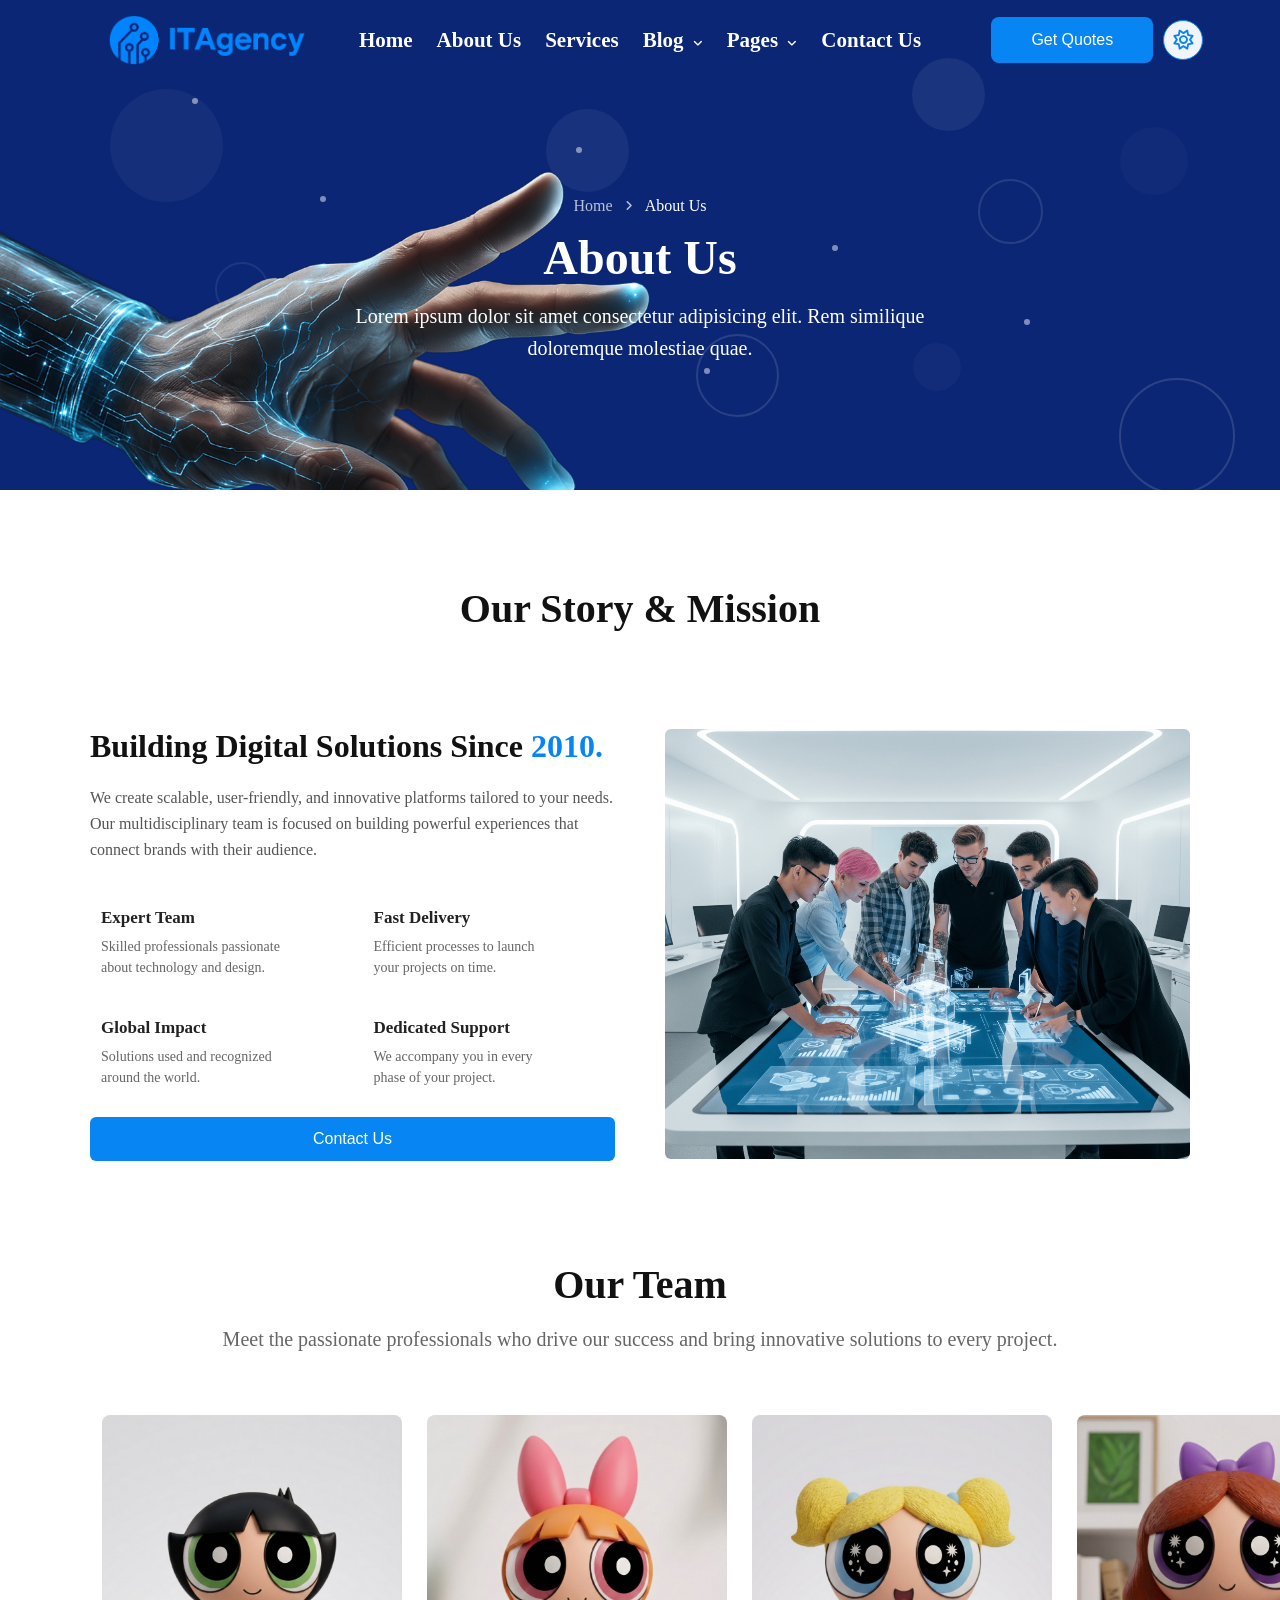
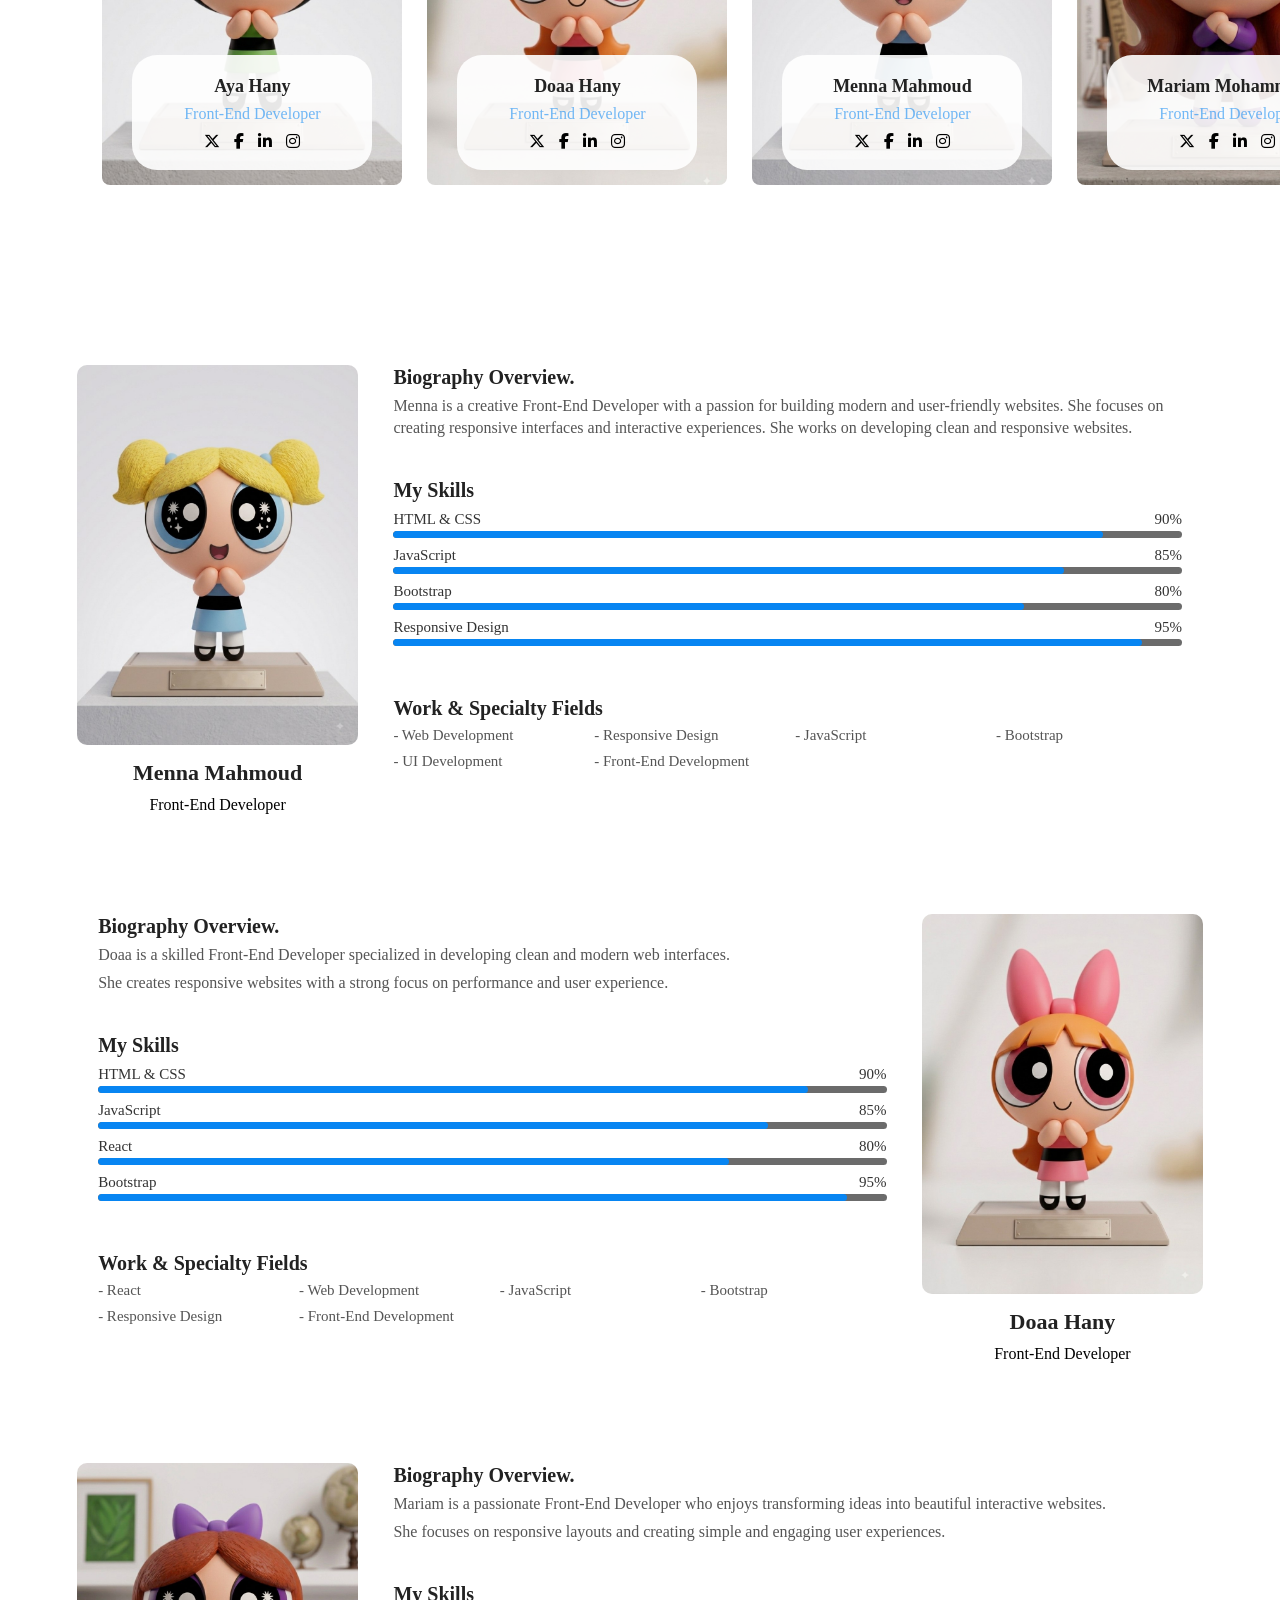
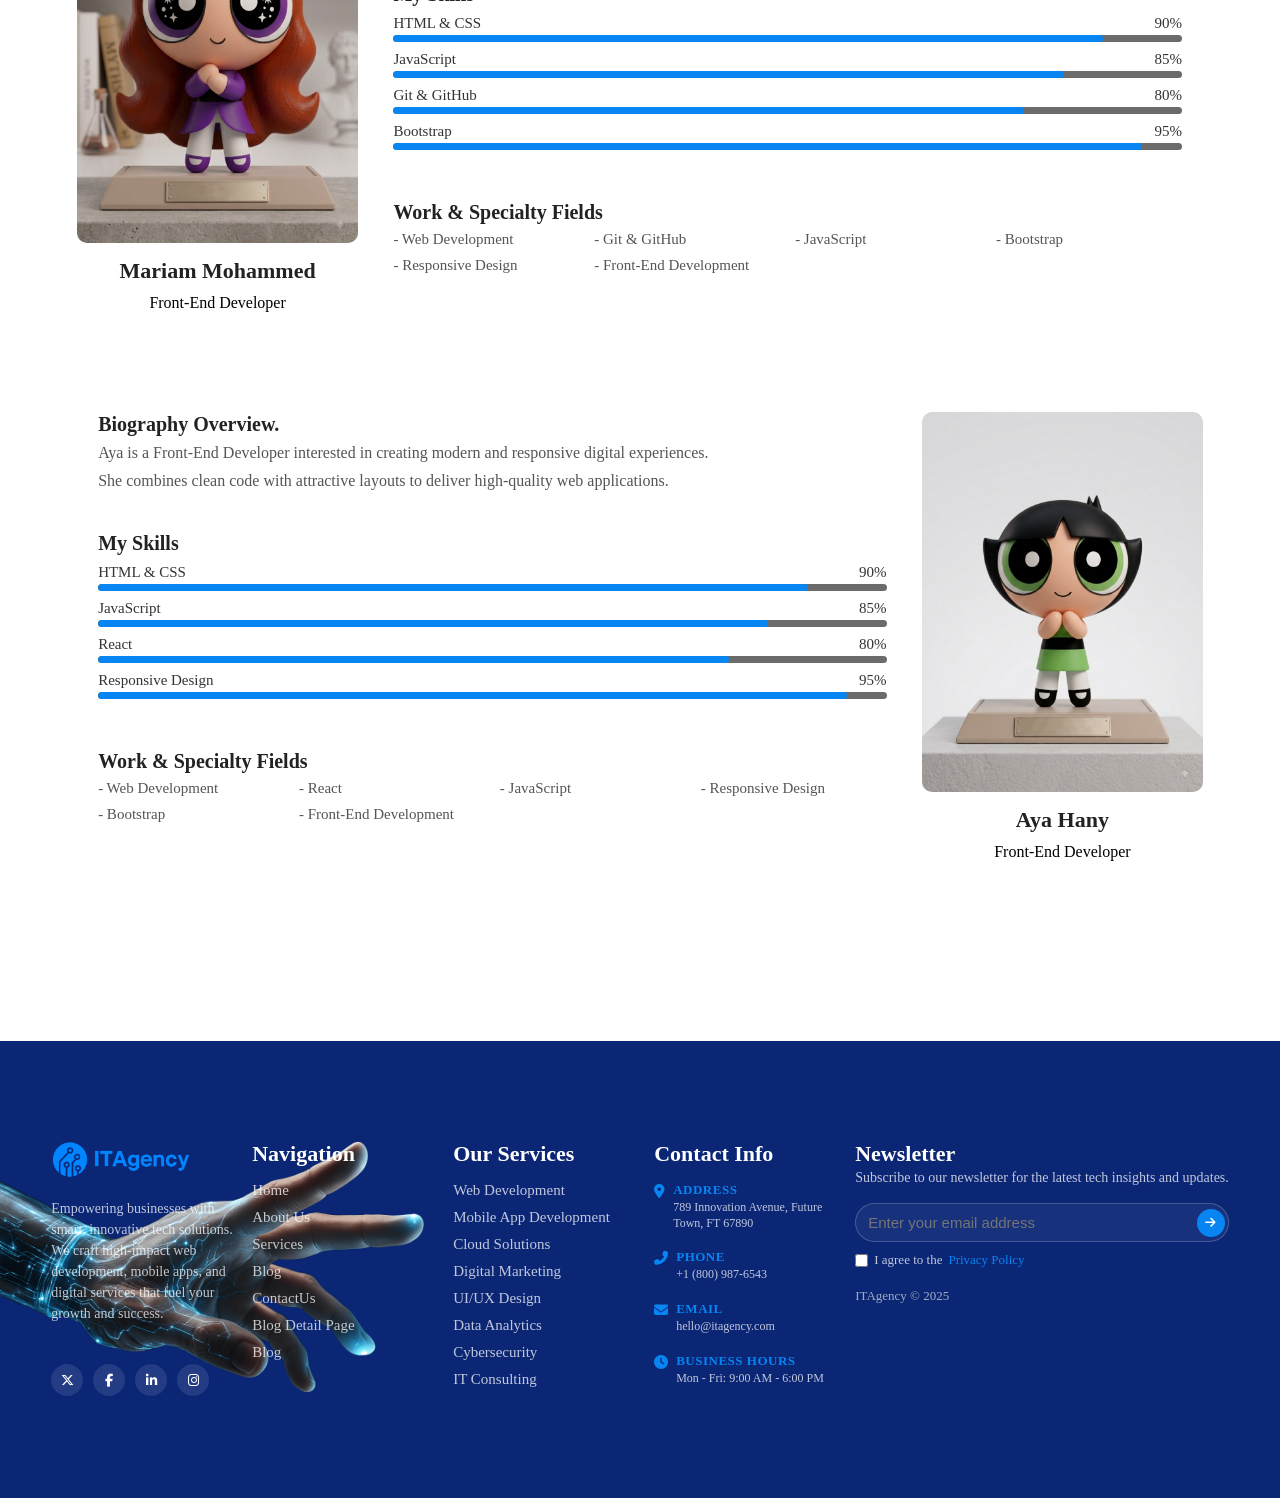
==== About/about.html @ 49d01e78 "Initial commit" ====
<!DOCTYPE html>
<html lang="en">

<head>
    <meta charset="UTF-8">
    <meta name="viewport" content="width=device-width, initial-scale=1.0">
    <title>About Us</title>
    <link rel="stylesheet" href="assets/css/style.css">
    <link rel="stylesheet" href="https://cdnjs.cloudflare.com/ajax/libs/font-awesome/6.5.2/css/all.min.css">
</head>

<body>
    <div class="page1">
        <div class="nav">
            <img src="assets/img/logo-transparent-01.png" alt="ITAgency">
            <input type="checkbox" id="menu-toggle">
            <label for="menu-toggle" class="menu-btn">
                <i class="fa-solid fa-bars"></i>
            </label>
            <nav>
                <ul>
                    <li><a href="../index.html" class="nav-link">Home</a></li>
                    <li><a href="../About/about.html" class="nav-link">About Us</a></li>
                    <li><a href="../services/servers.html" class="nav-link">Services</a></li>
                    <li class="dropdown">
                        <input type="checkbox" id="blog-toggle">
                        <label for="blog-toggle">
                            
                            <a href="../Blog/Blog Column 1/BlogColumn1.html">Blog</a>  <i class="fa fa-angle-down"></i>
                        </label>
                        <ul>
                            <li><a href="../Blog/Blog Column 1/BlogColumn1.html" class="dropdown-item">Blog column 1</a></li>
                            <li><a href="../Blog/Blog Column 2/BlogColumn2.html" class="dropdown-item">Blog column 2</a></li>
                            <li><a href="../Blog/Blog Column 3/BlogColumn3.html" class="dropdown-item">Blog column 3</a></li>
                            <li><a href="../Blog/Blog Detail Page/BlogDetilPage.html" class="dropdown-item">Blog detail page</a></li>
                        </ul>
                    </li>
                    <li class="dropdown">
                        <input type="checkbox" id="pages-toggle">
                        <label for="pages-toggle">
                           <a href="../Pages/padge.html">Pages</a>  <i class="fa fa-angle-down"></i>
                        </label>
                        <ul>
                            <li><a href="../Pages/padge.html" class="dropdown-item">Terms & conditions</a></li>
                        </ul>
                    </li>
                    <li><a href="../contact/contact.html" class="nav-link">Contact Us</a></li>
                </ul>
            </nav>
            <button class="quote-btn">Get Quotes</button>
            <button class="theme-btn" id="themebtn">
                <i class="fa-regular fa-sun"></i>

            </button>
        </div>
        <div class="header">
            <div class="dots">
                <span></span>
                <span></span>
                <span></span>
                <span></span>
                <span></span>
                <span></span>
            </div>
            <div class="hand">
                <img src="assets/img/hand-ia-bgremove.png" alt="hand">
            </div>
            <div class="content">
                <div class="breadcrumb">
                    <span class="h">Home</span>
                    <i class="fa-solid fa-angle-right"></i>
                    <span>About Us</span>
                </div>
                <h1>About Us</h1>
                <p>
                    Lorem ipsum dolor sit amet consectetur adipisicing elit.
                    Rem similique doloremque molestiae quae.
                </p>
            </div>
        </div>
    </div>

    <h2>Our Story & Mission</h2>
    <div class="page2">
        <div class="story-content">
            <div class="story-text">
                <h3>
                    Building Digital Solutions
                    Since <span>2010.</span>
                </h3>
                <p>
                    We create scalable, user-friendly, and innovative
                    platforms tailored to your needs. Our multidisciplinary
                    team is focused on building powerful experiences that
                    connect brands with their audience.
                </p>
                <div class="features">
                    <div>
                        <h4>Expert Team</h4>
                        <p>
                            Skilled professionals passionate about
                            technology and design.
                        </p>
                    </div>
                    <div>
                        <h4>Fast Delivery</h4>
                        <p>
                            Efficient processes to launch your
                            projects on time.
                        </p>
                    </div>
                    <div>
                        <h4>Global Impact</h4>
                        <p>
                            Solutions used and recognized around
                            the world.
                        </p>
                    </div>
                    <div>
                        <h4>Dedicated Support</h4>
                        <p>
                            We accompany you in every phase of
                            your project.
                        </p>
                    </div>
                </div>
                <button class="contact-btn">
                    Contact Us
                </button>
            </div>
            <div class="story-image">
                <img src="assets/img/about-us.png" alt="Our Story">
            </div>
        </div>
    </div>
    <div class="page3">
        <div class="team">
            <div class="team-title">
                <h1>Our Team</h1>
                <p>Meet the passionate professionals who drive our success and bring innovative solutions to every
                    project.
                </p>
            </div>
            <div class="team-cards">
                <div class="team-card">
                    <img src="assets/img/aya.jpg" alt="aya">
                    <div class="team-info">
                        <h2>Aya Hany</h2>
                        <p>Front-End Developer</p>
                        <div class="social">
                            <i class="fa-brands fa-x-twitter"></i>
                            <i class="fa-brands fa-facebook-f"></i>
                            <i class="fa-brands fa-linkedin-in"></i>
                            <i class="fa-brands fa-instagram"></i>
                        </div>
                    </div>
                </div>
                <div class="team-card">
                    <img src="assets/img/doaa.jpg" alt="doaa">
                    <div class="team-info">
                        <h2>Doaa Hany</h2>
                        <p>Front-End Developer</p>
                        <div class="social">
                            <i class="fa-brands fa-x-twitter"></i>
                            <i class="fa-brands fa-facebook-f"></i>
                            <i class="fa-brands fa-linkedin-in"></i>
                            <i class="fa-brands fa-instagram"></i>
                        </div>
                    </div>
                </div>
                <div class="team-card">
                    <img src="assets/img/menna.jpg" alt="menna">
                    <div class="team-info">
                        <h2>Menna Mahmoud</h2>
                        <p>Front-End Developer</p>
                        <div class="social">
                            <i class="fa-brands fa-x-twitter"></i>
                            <i class="fa-brands fa-facebook-f"></i>
                            <i class="fa-brands fa-linkedin-in"></i>
                            <i class="fa-brands fa-instagram"></i>
                        </div>
                    </div>
                </div>
                <div class="team-card">
                    <img src="assets/img/mariam.jpg" alt="mariam">
                    <div class="team-info">
                        <h2>Mariam Mohammed</h2>
                        <p>Front-End Developer</p>
                        <div class="social">
                            <i class="fa-brands fa-x-twitter"></i>
                            <i class="fa-brands fa-facebook-f"></i>
                            <i class="fa-brands fa-linkedin-in"></i>
                            <i class="fa-brands fa-instagram"></i>
                        </div>
                    </div>
                </div>
            </div>
        </div>
    </div>

    <div class="page4">
        <div class="member">
            <div class="member-image">
                <img src="assets/img/menna.jpg" alt="menna">
                <h2>Menna Mahmoud</h2>
                <p>Front-End Developer</p>
            </div>
            <div class="member-info">
                <h2>Biography Overview.</h2>
                <p>
                    Menna is a creative Front-End Developer with a passion
                    for building modern and user-friendly websites.
                    She focuses on creating responsive interfaces and
                    interactive experiences. She works on developing clean and responsive websites.
                </p>

                <h2>My Skills</h2>
                <div class="skill">
                    <div class="skill-name">
                        <span>HTML & CSS</span>
                        <span>90%</span>
                    </div>

                    <div class="skill-bar">
                        <span style="width: 90%;"></span>
                    </div>
                </div>

                <div class="skill">
                    <div class="skill-name">
                        <span>JavaScript</span>
                        <span>85%</span>
                    </div>

                    <div class="skill-bar">
                        <span style="width: 85%;"></span>
                    </div>
                </div>

                <div class="skill">
                    <div class="skill-name">
                        <span>Bootstrap</span>
                        <span>80%</span>
                    </div>

                    <div class="skill-bar">
                        <span style="width: 80%;"></span>
                    </div>
                </div>

                <div class="skill">
                    <div class="skill-name">
                        <span>Responsive Design</span>
                        <span>95%</span>
                    </div>

                    <div class="skill-bar">
                        <span style="width: 95%;"></span>
                    </div>
                </div>

                <h2>Work & Specialty Fields</h2>
                <div class="specialties">
                    <span>- Web Development</span>
                    <span>- Responsive Design</span>
                    <span>- JavaScript</span>
                    <span>- Bootstrap</span>
                    <span>- UI Development</span>
                    <span>- Front-End Development</span>
                </div>
            </div>
        </div>

        <div class="member reverse">
            <div class="member-image">
                <img src="assets/img/doaa.jpg" alt="doaa">
                <h2>Doaa Hany</h2>
                <p>Front-End Developer</p>
            </div>

            <div class="member-info">
                <h2>Biography Overview.</h2>
                <p>
                    Doaa is a skilled Front-End Developer specialized in
                    developing clean and modern web interfaces.
                </p>
                <p>
                    She creates responsive websites with a strong focus on
                    performance and user experience.
                </p>

                <h2>My Skills</h2>
                <div class="skill">
                    <div class="skill-name">
                        <span>HTML & CSS</span>
                        <span>90%</span>
                    </div>

                    <div class="skill-bar">
                        <span style="width: 90%;"></span>
                    </div>
                </div>

                <div class="skill">
                    <div class="skill-name">
                        <span>JavaScript</span>
                        <span>85%</span>
                    </div>

                    <div class="skill-bar">
                        <span style="width: 85%;"></span>
                    </div>
                </div>

                <div class="skill">
                    <div class="skill-name">
                        <span>React</span>
                        <span>80%</span>
                    </div>

                    <div class="skill-bar">
                        <span style="width: 80%;"></span>
                    </div>
                </div>
                <div class="skill">
                    <div class="skill-name">
                        <span>Bootstrap</span>
                        <span>95%</span>
                    </div>

                    <div class="skill-bar">
                        <span style="width: 95%;"></span>
                    </div>
                </div>

                <h2>Work & Specialty Fields</h2>
                <div class="specialties">
                    <span>- React</span>
                    <span>- Web Development</span>
                    <span>- JavaScript</span>
                    <span>- Bootstrap</span>
                    <span>- Responsive Design</span>
                    <span>- Front-End Development</span>
                </div>
            </div>
        </div>

        <div class="member">
            <div class="member-image">
                <img src="assets/img/mariam.jpg" alt="mariam">
                <h2>Mariam Mohammed</h2>
                <p>Front-End Developer</p>
            </div>

            <div class="member-info">
                <h2>Biography Overview.</h2>
                <p>
                    Mariam is a passionate Front-End Developer who enjoys
                    transforming ideas into beautiful interactive websites.
                </p>
                <p>
                    She focuses on responsive layouts and creating simple
                    and engaging user experiences.
                </p>

                <h2>My Skills</h2>
                <div class="skill">
                    <div class="skill-name">
                        <span>HTML & CSS</span>
                        <span>90%</span>
                    </div>

                    <div class="skill-bar">
                        <span style="width: 90%;"></span>
                    </div>
                </div>

                <div class="skill">
                    <div class="skill-name">
                        <span>JavaScript</span>
                        <span>85%</span>
                    </div>

                    <div class="skill-bar">
                        <span style="width: 85%;"></span>
                    </div>
                </div>

                <div class="skill">
                    <div class="skill-name">
                        <span>Git & GitHub</span>
                        <span>80%</span>
                    </div>

                    <div class="skill-bar">
                        <span style="width: 80%;"></span>
                    </div>
                </div>

                <div class="skill">
                    <div class="skill-name">
                        <span>Bootstrap</span>
                        <span>95%</span>
                    </div>

                    <div class="skill-bar">
                        <span style="width: 95%;"></span>
                    </div>
                </div>

                <h2>Work & Specialty Fields</h2>
                <div class="specialties">
                    <span>- Web Development</span>
                    <span>- Git & GitHub</span>
                    <span>- JavaScript</span>
                    <span>- Bootstrap</span>
                    <span>- Responsive Design</span>
                    <span>- Front-End Development</span>
                </div>
            </div>
        </div>
        <div class="member reverse">
            <div class="member-image">
                <img src="assets/img/aya.jpg" alt="aya">
                <h2>Aya Hany</h2>
                <p>Front-End Developer</p>
            </div>

            <div class="member-info">
                <h2>Biography Overview.</h2>
                <p>
                    Aya is a Front-End Developer interested in creating
                    modern and responsive digital experiences.
                </p>
                <p>
                    She combines clean code with attractive layouts to
                    deliver high-quality web applications.
                </p>

                <h2>My Skills</h2>
                <div class="skill">
                    <div class="skill-name">
                        <span>HTML & CSS</span>
                        <span>90%</span>
                    </div>

                    <div class="skill-bar">
                        <span style="width: 90%;"></span>
                    </div>
                </div>
                <div class="skill">
                    <div class="skill-name">
                        <span>JavaScript</span>
                        <span>85%</span>
                    </div>

                    <div class="skill-bar">
                        <span style="width: 85%;"></span>
                    </div>
                </div>

                <div class="skill">
                    <div class="skill-name">
                        <span>React</span>
                        <span>80%</span>
                    </div>

                    <div class="skill-bar">
                        <span style="width: 80%;"></span>
                    </div>
                </div>

                <div class="skill">
                    <div class="skill-name">
                        <span>Responsive Design</span>
                        <span>95%</span>
                    </div>

                    <div class="skill-bar">
                        <span style="width: 95%;"></span>
                    </div>
                </div>

                <h2>Work & Specialty Fields</h2>

                <div class="specialties">
                    <span>- Web Development</span>
                    <span>- React</span>
                    <span>- JavaScript</span>
                    <span>- Responsive Design</span>
                    <span>- Bootstrap</span>
                    <span>- Front-End Development</span>
                </div>
            </div>
        </div>
    </div>

    <div class="page5">
        <img src="assets/img/hand-ia-bgremove.png" alt="hand" class="hand-img2">
        <div class="member">
            <div class="footer-logo">
                <img src="assets/img/logo-transparent-01.png" alt="ITAgency Logo">
            </div>
            <p class="description">
                Empowering businesses with smart, innovative tech solutions. We craft high-impact web development,
                mobile apps, and digital services that fuel your growth and success.
            </p>
            <div class="social-icons">
                <a href="#"><i class="fa-brands fa-x-twitter"></i></a>
                <a href="#"><i class="fa-brands fa-facebook-f"></i></a>
                <a href="#"><i class="fa-brands fa-linkedin-in"></i></a>
                <a href="#"><i class="fa-brands fa-instagram"></i></a>
            </div>
        </div>
        <div class="member reverse">
            <h3>Navigation</h3>
             <ul>

                    <li>
                        <a href="../index.html">
                            Home
                        </a>
                    </li>

                    <li>
                        <a href="../About/about.html">
                            About Us
                        </a>
                    </li>

                    <li>
                        <a href="../services/servers.html">
                            Services
                        </a>
                    </li>

                    <li>
                        <a href="../Blog/Blog Column 1/BlogColumn1.html">
                            Blog
                        </a>
                    </li>

                    <li>
                        <a href="../contact/contact.html">
                            ContactUs
                        </a>
                    </li>

                    <li>
                        <a href="../Blog/Blog Detail Page/BlogDetilPage.html">
                            Blog Detail Page
                        </a>
                    </li>


                     <li>
                        <a href="../Blog/Blog Column 1/BlogColumn1.html">
                            Blog
                        </a>
                    </li>

                    

                </ul>
        </div>
        <div class="member">
            <h3>Our Services</h3>
            <ul>
                <li><a href="#">Web Development</a></li>
                <li><a href="#">Mobile App Development</a></li>
                <li><a href="#">Cloud Solutions</a></li>
                <li><a href="#">Digital Marketing</a></li>
                <li><a href="#">UI/UX Design</a></li>
                <li><a href="#">Data Analytics</a></li>
                <li><a href="#">Cybersecurity</a></li>
                <li><a href="#">IT Consulting</a></li>
            </ul>
        </div>
        <div class="member reverse">
            <h3>Contact Info</h3>
            <div class="contact-info">
                <div class="info-item">
                    <i class="fas fa-map-marker-alt"></i>
                    <div>
                        <strong>ADDRESS</strong>
                        <p>789 Innovation Avenue, Future Town, FT 67890</p>
                    </div>
                </div>
                <div class="info-item">
                    <i class="fas fa-phone-alt"></i>
                    <div>
                        <strong>PHONE</strong>
                        <p>+1 (800) 987-6543</p>
                    </div>
                </div>
                <div class="info-item">
                    <i class="fas fa-envelope"></i>
                    <div>
                        <strong>EMAIL</strong>
                        <p>hello@itagency.com</p>
                    </div>
                </div>
                <div class="info-item">
                    <i class="fas fa-clock"></i>
                    <div>
                        <strong>BUSINESS HOURS</strong>
                        <p>Mon - Fri: 9:00 AM - 6:00 PM</p>
                    </div>
                </div>
            </div>
        </div>
        <div class="newsletter">
            <h3>Newsletter</h3>
            <p class="description">Subscribe to our newsletter for the latest tech insights and updates.</p>
            <form class="newsletter-form">
                <input type="email" placeholder="Enter your email address" required>
                <button type="submit"><i class="fas fa-arrow-right"></i></button>
            </form>
            <label class="checkbox-label">
                <input type="checkbox"> I agree to the <a href="#">Privacy Policy</a>
            </label>
            <div class="copyright">
                ITAgency © 2025
            </div>
        </div>

    </div>

    <button id="upBtn" class="hide">
        <i class="fa-solid fa-arrow-up"></i>
    </button>
    <script src="assets/js/script.js"></script>
</body>

</html>
---- About/assets/css/style.css ----
* {
    margin: 0;
    padding: 0;
    box-sizing: border-box;
}

.page1 {
    width: 100%;
}

.nav {
    width: 100%;
    height: 80px;
    padding: 0 6%;
    display: flex;
    align-items: center;
    position: fixed;
    top: 0;
    left: 0;
    z-index: 1000;
    background-color: transparent;
    transition: 0.3s ease;
}

.nav img {
    width: 200px;
    height: auto;
    margin-left: 30px;
}

.nav nav {
    position: absolute;
    left: 50%;
    transform: translateX(-50%);
}

.nav nav ul {
    list-style: none;
    display: flex;
    align-items: center;
    gap: 24px;
}

.nav nav ul li {
    position: relative;
    color: white;
    font-size: 21px;
    font-weight: 800;
    cursor: pointer;
    white-space: nowrap;
    transition: 0.3s;
}

.nav nav ul li::after {
    content: "";
    position: absolute;
    width: 0;
    height: 2px;
    background-color: #0785f2;
    left: 50%;
    bottom: -8px;
    transform: translateX(-50%);
    transition: width 0.3s ease;
}

.nav nav ul li:hover::after {
    width: 100%;
}

.nav nav ul li:hover {
    color: #0785f2;
}

.nav nav ul li i {
    font-size: 11px;
    margin-left: 4px;
}

/*الدروب داون */
.nav nav ul li ul {
    position: absolute;
    top: 45px;
    left: 0;
    width: 190px;
    display: none;
    flex-direction: column;
    align-items: flex-start;
    gap: 0;
    background-color: white;
    padding: 10px 0;
    border-radius: 5px;
    box-shadow: 0 5px 15px rgba(0, 0, 0, 0.1);
}

.nav nav ul li:hover>ul {
    display: flex;
}

.nav nav ul li ul li {
    width: 100%;
    padding: 10px 18px;
    color: #333;
    font-size: 16px;
}

.nav nav ul li ul li:hover {
    color: #0785f2;
}

.quote-btn {
    border: none;
    background-color: #0785f2;
    color: white;
    padding: 14px 40px;
    border-radius: 8px;
    font-size: 16px;
    white-space: nowrap;
    transition: 0.3s;
    margin-left: auto;
}

.quote-btn:hover {
    background-color: transparent;
    color: white;
    border: 1px solid white;
}

/*دارك مود*/
.theme-btn {
    width: 40px;
    height: 40px;
    border: none;
    border-radius: 50%;
    background-color: #f1f5f9;
    color: #0785f2;
    font-size: 20px;
    cursor: pointer;
    transition: 0.3s ease;
    display: flex;
    align-items: center;
    justify-content: center;
    margin-left: 10px;
    border: 1px solid #0785f2;
}

/* ثبات الناف بار وانا بعمل سكرول */
.nav.scrolled {
    background-color: white;
    box-shadow: 0 2px 10px rgba(0, 0, 0, 0.08);
}

.nav.scrolled nav ul li {
    color: black;
}

.nav.scrolled nav ul li:hover {
    color: #0785f2;
}

.nav.scrolled .quote-btn {
    border-color: #222;
    color: white;
}

.nav.scrolled .quote-btn:hover {
    background-color: #05244e;
    color: white;
}

.nav.scrolled .theme-btn {
    color: #0785f2;
}

.nav.scrolled .theme-btn:hover {
    color: #0785f2;
    background-color: white;
}

/*الناف بار والدارك مود والاسكرول*/
body.dark-mode .nav.scrolled {
    background-color: #000;
    box-shadow: 0 2px 10px rgba(255, 255, 255, 0.05);
}

body.dark-mode .nav.scrolled nav ul li {
    color: #ffffff;
}

body.dark-mode .nav.scrolled nav ul li:hover {
    color: #0785f2;
}

body.dark-mode .nav nav ul li ul {
    background-color: #0785f2;
    box-shadow: 0 5px 15px rgba(0, 0, 0, 0.5);
}

body.dark-mode .nav nav ul li ul li {
    color: #dddddd;
}

body.dark-mode .nav nav ul li ul li:hover {
    color: #0785f2;
    background-color: #252525;
}

body.dark-mode .nav.scrolled .quote-btn {
    background-color: #0785f2;
    color: #ffffff;
    border-color: #0785f2;
}

body.dark-mode .nav.scrolled .quote-btn:hover {
    background-color: transparent;
    color: #0785f2;
    border-color: #0785f2;
}

body.dark-mode .nav.scrolled .theme-btn {
    background-color: #000;
    color: #0785f2;
    border-color: #0785f2;
}

body.dark-mode .nav.scrolled .theme-btn:hover {
    background-color: #0785f2;
    color: #ffffff;
}

.header {
    width: 100%;
    height: 490px;
    position: relative;
    overflow: hidden;
    background-color: #0b2675;
    background-size: cover;
    background-position: center;
    background-repeat: no-repeat;
    display: flex;
    align-items: center;
    justify-content: center;
    text-align: center;
}

.dots span {
    position: absolute;
    width: 6px;
    height: 6px;
    background-color: rgba(255, 255, 255, 0.604);
    border-radius: 50%;
    opacity: 0.8;
    animation: moveDot 5s infinite alternate ease-in-out;
}

.dots span:nth-child(1) {
    top: 20%;
    left: 15%;
}

.dots span:nth-child(2) {
    top: 30%;
    left: 45%;
    animation-delay: 1s;
}

.dots span:nth-child(3) {
    top: 50%;
    left: 65%;
    animation-delay: 2s;
}

.dots span:nth-child(4) {
    top: 65%;
    left: 80%;
    animation-delay: 0.5s;
}

.dots span:nth-child(5) {
    top: 40%;
    left: 25%;
    animation-delay: 1.5s;
}

.dots span:nth-child(6) {
    top: 75%;
    left: 55%;
    animation-delay: 2.5s;
}

@keyframes moveDot {
    from {
        transform: translate(0, 0);
    }

    to {
        transform: translate(30px, -20px);
    }
}

.shape-extra {
    position: absolute;
    border-radius: 50%;
    z-index: 1;
    pointer-events: none;
    animation-name: moveDot;
    animation-iteration-count: infinite;
    animation-direction: alternate;
    animation-timing-function: ease-in-out;
}

.shape-extra.circle-filled {
    background-color: rgba(255, 255, 255, 0.15);
}

.shape-extra.circle-outlined {
    border: 2px solid rgba(255, 255, 255, 0.3);
    background-color: transparent;
}

.content {
    position: relative;
    z-index: 2;
    color: white;
    max-width: 700px;
    padding-top: 70px;
}

.breadcrumb {
    display: flex;
    justify-content: center;
    align-items: center;
    gap: 12px;
    font-size: 16px;
    font-weight: 500;
    margin-bottom: 15px;
}

.breadcrumb .h {
    color: rgba(255, 255, 255, 0.716);
}

.breadcrumb i {
    font-size: 12px;
    color: rgba(255, 255, 255, 0.716);
}

.content h1 {
    font-size: 48px;
    font-weight: 700;
    margin-bottom: 15px;
}

.content p {
    font-size: 20px;
    line-height: 1.6;
    max-width: 600px;
    margin: auto;
}

.hand {
    position: absolute;
    left: 0;
    top: 75%;
    transform: translateY(-50%);
    z-index: 1;
    width: 60%;
    max-width: 700px;
    pointer-events: none;
}

.hand img {
    width: 100%;
    height: auto;
    display: block;
    mix-blend-mode: multiply;
}

/*دارك مود الهيدر*/
body.dark-mode {
    background-color: #121212 !important;
    color: #ffffff !important;
}

body.dark-mode .theme-btn {
    background-color: #000;
    color: #0785f2;
    border-color: #0785f2;
}

body.dark-mode header,
body.dark-mode .header {
    background-color: #040404 !important;
}

body.dark-mode .shape-extra.circle-filled {
    background-color: rgba(255, 255, 255, 0.08);
}

body.dark-mode .shape-extra.circle-outlined {
    border-color: rgba(255, 255, 255, 0.15);
}

/*RESPONSIVE*/
#menu-toggle,
.dropdown input[type="checkbox"] {
    display: none !important;
}

.menu-btn {
    display: none;
    width: 45px;
    height: 45px;
    border-radius: 8px;
    color: white;
    align-items: center;
    justify-content: center;
    font-size: 22px;
    cursor: pointer;
}

@media (max-width: 1100px) {
    .nav {
        padding: 0 4%;
    }

    .nav img {
        width: 170px;
        margin-left: 0;
    }

    .nav nav ul {
        gap: 20px;
    }

    .nav nav ul li {
        font-size: 16px;
    }

    .quote-btn {
        padding: 12px 20px;
    }

}

@media (max-width: 850px) {

    .page1 {
        position: relative;
        overflow: visible;
        z-index: 100;
    }

    .nav {
        height: 70px;
        padding: 0 5%;
        justify-content: space-between;

        position: fixed;
        z-index: 99999 !important;
    }

    .nav img {
        width: 150px;
        margin-left: 0;
    }

    .menu-btn {
        display: flex;
        margin-left: auto;
        margin-right: 10px;
    }

    .nav nav {
        position: absolute;
        top: 70px;
        left: 5%;
        right: 5%;
        width: auto;
        transform: none;
        background-color: white;
        border-radius: 10px;
        display: none;
        z-index: 99999 !important;
        box-shadow: 0 5px 20px rgba(0, 0, 0, 0.15);
    }

    #menu-toggle:checked~nav {
        display: block;
    }

    .nav nav>ul {
        display: flex;
        flex-direction: column;
        align-items: flex-start;
        gap: 0;
        width: 100%;
        padding: 10px 0;
    }

    .nav nav>ul>li {
        width: 100%;
        padding: 14px 20px;
        color: #222;
        font-size: 17px;
    }

    .nav nav>ul>li::after {
        display: none;
    }

    .nav nav>ul>li:hover {
        color: #0785f2;
        background-color: #f5f8ff;
    }

    .quote-btn {
        display: none;
    }

    .theme-btn {
        width: 40px;
        height: 40px;
        margin-left: 0;
    }

    .dropdown {
        position: relative;
    }

    .dropdown label {
        display: block;
        width: 100%;
        cursor: pointer;
    }

    .dropdown label i {
        margin-left: 5px;
    }

    .dropdown>ul {
        position: static;
        width: 100%;
        display: none !important;
        flex-direction: column;
        align-items: flex-start;
        gap: 0;
        background-color: #f5f8ff;
        box-shadow: none;
        margin-top: 10px;
        padding: 5px 0;
        border-radius: 5px;
        z-index: 999999;
    }

    .dropdown input:checked~ul {
        display: flex !important;
    }

    .dropdown>ul li {
        width: 100%;
        color: #333;
        font-size: 15px;
        padding: 10px 25px;
    }

    .dropdown>ul li:hover {
        background-color: #e8f2ff;
        color: #0785f2;
    }

    .header {
        height: 450px;
        position: relative;
        z-index: 1;
    }

    .content {
        padding: 80px 20px 0;
    }

    .content h1 {
        font-size: 38px;
    }

    .content p {
        font-size: 17px;
        line-height: 1.6;
    }

    .breadcrumb {
        font-size: 15px;
    }

    .hand {
        width: 80%;
        top: 80%;
    }
}

@media (max-width: 500px) {
    .nav {
        height: 65px;
    }

    .nav img {
        width: 130px;
    }

    .menu-btn {
        width: 40px;
        height: 40px;
        font-size: 19px;
    }

    .theme-btn {
        width: 38px;
        height: 38px;
        font-size: 18px;
    }

    .nav nav {
        top: 65px;
    }

    .header {
        height: 420px;
    }

    .content {
        padding: 70px 15px 0;
    }

    .content h1 {
        font-size: 32px;
    }

    .content p {
        font-size: 15px;
        line-height: 1.5;
    }

    .breadcrumb {
        font-size: 14px;
    }

    .hand {
        width: 95%;
        top: 85%;
    }
}

nav a,
.nav-link,
.dropdown ul li a,
.dropdown-menu li a {
    text-decoration: none !important;
    color: inherit !important;
}

.dropdown ul li a:hover,
.dropdown-menu li a:hover,
.dropdown-item:hover {
    text-decoration: none !important;
}

.dropdown ul,
.dropdown-menu {
    position: absolute !important;
    top: calc(100% + 15px) !important;
    left: 0 !important;
    margin: 0 !important;
}

.dropdown ul::before,
.dropdown-menu::before {
    content: "" !important;
    position: absolute !important;
    top: -20px !important;
    left: 0 !important;
    width: 100% !important;
    height: 25px !important;
    background: transparent !important;
    display: block !important;
}

.dropdown:hover>ul,
.dropdown:hover>.dropdown-menu {
    display: block !important;
}

/*page2*/
h2 {
    width: 100%;
    padding: 95px 8%;
    text-align: center;
    font-size: 40px;
    color: #111;
}

.page2 {
    width: 100%;
    background-color: white;
}

.story-content {
    width: 100%;
    max-width: 1100px;
    margin: auto;
    display: flex;
    align-items: center;
    justify-content: space-between;
    gap: 50px;
}

.story-text {
    width: 50%;
    opacity: 0;
    transform: translateX(-100px);
    transition: all 1s ease;
}

.story-text.show {
    opacity: 1;
    transform: translateX(0);
}

.story-text h3 {
    font-size: 32px;
    line-height: 1.2;
    color: #111;
    margin-bottom: 20px;
}

.story-text h3 span {
    color: #0785f2;
}

.story-text p {
    font-size: 16px;
    line-height: 1.6;
    color: #555;
    margin-bottom: 35px;
}

.features {
    display: grid;
    grid-template-columns: 1fr 1fr;
    gap: 20px 20px;
    margin-bottom: 20px;
}

.features h4 {
    font-size: 17px;
    color: #222;
    margin-bottom: 8px;
}

.features p {
    font-size: 14px;
    line-height: 1.5;
    color: #666;
}

.features div {
    width: 80%;
    height: 90px;
    padding: 10px;
    border: 1px solid transparent;
    border-radius: 8px;
    background-color: white;
    transition: 0.3s ease;
}

.features>div:hover {
    border-color: #0785f2;
    box-shadow: 0 8px 20px rgba(7, 133, 242, 0.15);
}

.contact-btn {
    width: 100%;
    padding: 13px;
    border: none;
    border-radius: 6px;
    background-color: #0785f2;
    color: white;
    font-size: 16px;
    cursor: pointer;
    transition: 0.3s;
}

.contact-btn:hover {
    background-color: #0b365a;
}

.story-image {
    width: 50%;
    opacity: 0;
    transform: translateX(100px);
    transition: all 1s ease;
}

.story-image.show {
    opacity: 1;
    transform: translateX(0);
}

.story-image img {
    width: 100%;
    height: 430px;
    object-fit: cover;
    border-radius: 6px;
    display: block;
}

body.dark-mode h2 {
    background-color: #040404;
    color: #fff;
}

body.dark-mode .page2 {
    background-color: #040404;
}

body.dark-mode .page2 h2 {
    color: #ffffff;
}

body.dark-mode .story-text h3 {
    color: #ffffff;
}

body.dark-mode .story-text p {
    color: #b0b0b0;
}

body.dark-mode .features div {
    background-color: #040404;
}

body.dark-mode .features h4 {
    color: #ffffff;
}

body.dark-mode .features p {
    color: #aaa;
}

body.dark-mode .features>div:hover {
    border-color: #0785f2;
    box-shadow: 0 8px 20px rgba(7, 133, 242, 0.3);
}

body.dark-mode .contact-btn {
    background-color: #0785f2;
    color: #ffffff;
}

body.dark-mode .contact-btn:hover {
    background-color: #0566a8;
}

@media screen and (max-width: 1024px) {
    h2 {
        padding: 60px 5% 40px;
        font-size: 34px;
    }

    .story-content {
        padding: 0 5%;
        gap: 30px;
    }

    .story-text h3 {
        font-size: 28px;
    }

    .features div {
        width: 100%;
        height: auto;
        min-height: 90px;
    }

    .story-image img {
        height: 380px;
    }
}

@media screen and (max-width: 768px) {
    h2 {
        padding: 50px 20px 30px;
        font-size: 28px;
    }

    .story-content {
        flex-direction: column-reverse;
        padding: 0 20px;
        gap: 40px;
    }

    .story-text,
    .story-image {
        width: 100%;
    }

    .story-image img {
        height: 320px;
    }

    .story-text,
    .story-image {
        transform: translateY(40px);
    }

    .story-text.show,
    .story-image.show {
        transform: translateY(0);
    }
}

@media screen and (max-width: 480px) {
    h2 {
        font-size: 24px;
        padding: 40px 15px 20px;
    }

    .story-text h3 {
        font-size: 22px;
    }

    .story-text p {
        font-size: 15px;
        margin-bottom: 25px;
    }

    .features {
        grid-template-columns: 1fr;
        gap: 15px;
    }

    .features div {
        width: 100%;
    }

    .story-image img {
        height: 250px;
    }
}

/*page3*/
.page3 {
    width: 100%;
    background-color: white;
}

.team {
    width: 100%;
    padding: 100px 8%;
}

.team-title {
    text-align: center;
    margin-bottom: 60px;
    opacity: 0;
    transform: translateY(100px);
    transition: all 1s ease;
}

.team-title.show {
    opacity: 1;
    transform: translateY(0);
}

.team-title h1 {
    font-size: 40px;
    color: #111;
    margin-bottom: 15px;
}

.team-title p {
    font-size: 20px;
    color: #666;
    line-height: 1.6;
}

.team-cards {
    width: 100%;
    max-width: 1250px;
    margin: auto;
    display: grid;
    grid-template-columns: repeat(4, 1fr);
    gap: 25px;
    opacity: 0;
    transform: translateY(100px);
    transition: all 1s ease;
}

.team-cards.show {
    opacity: 1;
    transform: translateY(0);
}

.team-card {
    position: relative;
    background-color: transparent;
    border-radius: 8px;
    transition: .3s ease;
}

.team-card:hover {
    transform: translateY(-8px);
    box-shadow: 0 8px 20px rgba(0, 0, 0, 0.12);
}

.team-card img {
    width: 300px;
    height: 370px;
    object-fit: cover;
    display: block;
    border-radius: 8px;
    transition: 0.3s ease;
}

.team-card:hover img {
    box-shadow: 0 10px 25px rgba(0, 0, 0, 0.15);
}

.team-cards {
    width: 100%;
    max-width: 1250px;
    margin: auto;
    display: grid;
    grid-template-columns: repeat(4, 1fr);
    gap: 25px;
}

.team-card {
    position: relative;
    background-color: transparent;
    border-radius: 8px;
}

.team-card img {
    width: 300px;
    height: 370px;
    object-fit: cover;
    display: block;
    border-radius: 8px;
    transition: 0.3s ease;
}

.team-card:hover img {
    box-shadow: 0 10px 25px rgba(0, 0, 0, 0.15);
}

.team-info {
    position: absolute;
    bottom: 15px;
    height: 115px;
    left: 50%;
    transform: translateX(-50%);
    width: 80%;
    background-color: rgba(255, 255, 255, 0.9);
    border-radius: 25px;
    padding: 15px 10px;
    text-align: center;
    z-index: 2;
    display: flex;
    flex-direction: column;
    align-items: center;
    justify-content: center;
}

.team-info h2 {
    margin: 0;
    padding: 0;
    font-size: 18px;
    color: #222;
    background-color: transparent !important;
    background: none !important;
}

.team-info p {
    margin: 8px 0 10px;
    padding: 0;
    font-size: 16px;
    color: #0784f290;

}

.team-info .social {
    display: flex;
    justify-content: center;
    align-items: center;
    gap: 14px;
}

.team-info .social a {
    color: #222;
    font-size: 20px;
    text-decoration: none;
    transition: 0.3s;
}

.team-info .social a:hover {
    color: #0785f2;
}

body.dark-mode .page3 {
    background-color: #040404;
}

body.dark-mode .team-title h1 {
    color: #ffffff;
}

body.dark-mode .team-title p {
    color: #aaa;
}

body.dark-mode .team-info {
    background-color: rgba(30, 30, 30, 0.95);
    box-shadow: 0 4px 15px rgba(0, 0, 0, 0.5);
}

body.dark-mode .team-info h2 {
    color: #ffffff;
}

body.dark-mode .team-info p {
    color: #38b6ff;
}

body.dark-mode .team-info .social a {
    color: #e0e0e0;
}

body.dark-mode .team-info .social a:hover {
    color: #0785f2;
}

body.dark-mode .team-card:hover {
    box-shadow: 0 8px 20px rgba(0, 0, 0, 0.6);
}

body.dark-mode .team-card:hover img {
    box-shadow: 0 10px 25px rgba(0, 0, 0, 0.7);
}

@media screen and (max-width: 1200px) {
    .team {
        padding: 80px 5%;
    }

    .team-cards {
        grid-template-columns: repeat(2, 1fr);
        gap: 30px;
        max-width: 700px;
    }

    .team-card img {
        width: 100%;
        height: 360px;
    }
}

@media screen and (max-width: 768px) {
    .team {
        padding: 60px 20px;
    }

    .team-title {
        margin-bottom: 40px;
    }

    .team-title h1 {
        font-size: 32px;
    }

    .team-title p {
        font-size: 16px;
    }

    .team-cards {
        grid-template-columns: repeat(2, 1fr);
        gap: 20px;
    }

    .team-card img {
        height: 300px;
    }

    .team-info {
        width: 90%;
        height: 105px;
        bottom: 10px;
        padding: 10px 5px;
    }

    .team-info h2 {
        font-size: 16px;
    }

    .team-info p {
        font-size: 14px;
        margin: 4px 0 8px;
    }
}

@media screen and (max-width: 520px) {
    .team-cards {
        grid-template-columns: 1fr;
        max-width: 320px;
    }

    .team-card img {
        height: 380px;
    }

    .team-info {
        width: 85%;
        height: 110px;
    }

    .team-info h2 {
        font-size: 18px;
    }

    .team-info p {
        font-size: 15px;
    }
}

/*page4*/
.page4 {
    width: 100%;
    padding: 80px 6%;
}

.page4 .member {
    width: 100%;
    max-width: 1200px;
    margin: 0 auto 100px;
    display: flex;
    align-items: flex-start;
    gap: 35px;
}

.page4 .member.reverse {
    flex-direction: row-reverse;
}

.page4 .member-image {
    width: 25%;
    flex-shrink: 0;
    text-align: center;
}

.page4 .member-image img {
    width: 100%;
    height: 380px;
    object-fit: cover;
    border-radius: 10px;
    display: block;

}

.page4 .member-image h2 {
    margin: 15px 0 10px;
    padding: 0;
    font-size: 22px;
    color: #222;
}

.page4 .member-info {
    width: 70%;
    margin-top: 0;
    padding: 0;
    text-align: left;
}

.page4 .member-info h2 {
    margin: 0 0 6px;
    padding: 0;
    font-size: 20px;
    line-height: 1.2;
    color: #222;
    text-align: left;
}

.page4 .member-info p {
    margin: 0 0 6px;
    padding: 0;
    font-size: 16px;
    line-height: 1.35;
    color: #555;
}

.page4 .member-info h2:nth-of-type(2) {
    margin-top: 40px;
    margin-bottom: 8px;
}

.page4 .skill {
    margin: 0 0 8px;
    padding: 0;
}

.page4 .skill-name {
    display: flex;
    justify-content: space-between;
    margin: 0 0 3px;
    padding: 0;
    font-size: 15px;
    line-height: 1.2;
    color: #333;
}

.page4 .skill-bar {
    width: 100%;
    height: 7px;
    background-color: #333333b9;
    border-radius: 5px;
    overflow: hidden;
}

.page4 .skill-bar span {
    display: block;
    height: 100%;
    background-color: #0785f2;
    border-radius: 5px;
}

.page4 .member-info h2:last-of-type {
    margin-top: 50px;
    margin-bottom: 6px;
}

.page4 .specialties {
    display: grid;
    grid-template-columns: repeat(4, 1fr);
    gap: 8px 15px;
    margin: 0;
    padding: 0;
}

.page4 .specialties span {
    margin: 0;
    padding: 0;
    color: #555;
    font-size: 15px;
    line-height: 1.2;
}

/* Dark Mode */
.dark-mode .page4 {
    background-color: #040404;
}

.dark-mode .page4 .member-info h2,
.dark-mode .page4 .member-image h2 {
    color: #fff;
}

.dark-mode .page4 .member-info p {
    color: #bdbdbd;
}

.dark-mode .page4 .skill-name {
    color: #ddd;
}

.dark-mode .page4 .skill-bar {
    background-color: #333;
}

.dark-mode .page4 .skill-bar span {
    background-color: #0785f2;
}

.dark-mode .page4 .specialties span {
    color: #bdbdbd;
}

.page4 .member .member-info {
    opacity: 0;
    transform: translateX(100px);
    transition: all 0.8s ease-out;
}

.page4 .member .member-image {
    opacity: 0;
    transform: translateX(-100px);
    transition: all 0.8s ease-out;
}

.page4 .member.reverse .member-info {
    transform: translateX(-100px);
}

.page4 .member.reverse .member-image {
    transform: translateX(100px);
}

.page4 .member.show .member-info,
.page4 .member.show .member-image {
    opacity: 1;
    transform: translateX(0);
}

@media screen and (max-width: 1024px) {
    .page4 {
        padding: 60px 4%;
    }

    .page4 .member,
    .page4 .member.reverse {
        gap: 30px;
        margin-bottom: 80px;
    }

    .page4 .member-image {
        width: 32%;
    }

    .page4 .member-info {
        width: 65%;
    }

    .page4 .specialties {
        grid-template-columns: repeat(3, 1fr);
    }
}

@media screen and (max-width: 768px) {
    .page4 {
        padding: 50px 20px;
    }

    .page4 .member,
    .page4 .member.reverse {
        flex-direction: column !important;
        align-items: center;
        gap: 25px;
        margin-bottom: 70px;
    }

    .page4 .member-image {
        width: 100%;
        max-width: 320px;
    }

    .page4 .member-image img {
        height: 320px;
    }

    .page4 .member-info {
        width: 100%;
    }

    .page4 .specialties {
        grid-template-columns: repeat(2, 1fr);
        gap: 10px;
    }

    .page4 .member .member-info,
    .page4 .member .member-image,
    .page4 .member.reverse .member-info,
    .page4 .member.reverse .member-image {
        transform: translateY(40px);
    }

    .page4 .member.show .member-info,
    .page4 .member.show .member-image {
        transform: translateY(0);
    }
}

@media screen and (max-width: 480px) {
    .page4 {
        padding: 40px 15px;
    }

    .page4 .member-image img {
        height: 280px;
    }

    .page4 .specialties {
        grid-template-columns: 1fr;
    }

    .page4 .member-info h2:nth-of-type(2),
    .page4 .member-info h2:last-of-type {
        margin-top: 30px;
    }
}

/*page5*/
.page5 {
    position: relative;
    display: flex;
    justify-content: space-between;
    align-items: flex-start;
    flex-wrap: nowrap;
    padding: 100px 4%;
    background-color: #0b2675;
    color: #ffffff;
    gap: 15px;
    width: 100%;
    box-sizing: border-box;
    overflow: hidden;
}

.hand-img2 {
    position: absolute;
    top: 0;
    left: 0;
    width: auto;
    height: 100%;
    display: block;
    z-index: 1;
    pointer-events: none;
}

.member {
    flex: 1 1 0;
    min-width: 0;
    position: relative;
    z-index: 2;
}

.footer-logo img {
    max-width: 140px;
    height: auto;
    display: block;
    margin-bottom: 20px;
}

.member h3 {
    font-size: 22px;
    color: white;
    margin-bottom: 15px;
    font-weight: 650;
    white-space: nowrap;
}

.member ul {
    list-style: none;
    padding: 0;
    margin: 0;
}

.member ul li {
    margin-bottom: 10px;
    font-size: 15px;
}

.member ul li a {
    color: rgba(255, 255, 255, 0.744);
    text-decoration: none;
    display: inline-block;
    font-size: 15px;
    cursor: pointer;
    transition: transform 0.3s ease, color 0.3s ease;
}

.member ul li a:hover {
    color: #0785f2;
    transform: translateX(6px);
}

.description {
    color: rgba(255, 255, 255, 0.744);
    font-size: 14px;
    line-height: 1.5;
    margin-bottom: 15px;
}

.social-icons {
    display: flex;
    gap: 10px;
    margin-top: 40px;
}

.social-icons a {
    display: flex;
    align-items: center;
    justify-content: center;
    width: 32px;
    height: 32px;
    background: rgba(255, 255, 255, 0.1);
    border-radius: 50%;
    color: #ffffff;
    text-decoration: none;
    font-size: 13px;
    transition: background 0.3s ease, transform 0.3s ease;
}

.social-icons a:hover {
    background: #0785f2;
    transform: translateY(-2px);
}

.contact-info {
    display: flex;
    flex-direction: column;
    gap: 18px;
}

.info-item {
    display: flex;
    align-items: flex-start;
    gap: 8px;
    color: rgba(255, 255, 255, 0.744);
    font-size: 12px;
}

.info-item i {
    color: #0785f2;
    font-size: 14px;
    margin-top: 2px;
}

.info-item strong {
    display: block;
    color: #0785f2;
    font-size: 13px;
    letter-spacing: 0.5px;
    margin-bottom: 2px;
}

.info-item p {
    margin: 0;
    line-height: 1.3;
}

.newsletter-form {
    position: relative;
    margin-top: 10px;
}

.newsletter h3 {
    font-size: 22px;
}

.newsletter-form input {
    width: 100%;
    padding: 10px 35px 10px 12px;
    border-radius: 20px;
    border: 1px solid rgba(255, 255, 255, 0.2);
    background: rgba(255, 255, 255, 0.05);
    color: #fff;
    outline: none;
    font-size: 15px;
    box-sizing: border-box;
}

.newsletter-form button {
    position: absolute;
    right: 4px;
    top: 50%;
    transform: translateY(-50%);
    width: 28px;
    height: 28px;
    border-radius: 50%;
    background: #0785f2;
    border: none;
    color: #fff;
    cursor: pointer;
    display: flex;
    align-items: center;
    justify-content: center;
    font-size: 12px;
}

.checkbox-label {
    font-size: 13px;
    color: rgba(255, 255, 255, 0.744);
    display: flex;
    align-items: center;
    gap: 6px;
    margin-top: 10px;
}

.checkbox-label a {
    color: #0785f2;
    text-decoration: none;
}

.copyright {
    margin-top: 20px;
    font-size: 13px;
    color: #a0aec0;
}

body.dark-mode .page5 {
    background-color: #050505 !important;
}

body.dark-mode .member ul li a,
body.dark-mode .description,
body.dark-mode .info-item,
body.dark-mode .checkbox-label {
    color: rgba(255, 255, 255, 0.85);
}

body.dark-mode .newsletter-form input {
    background: rgba(255, 255, 255, 0.08);
    border-color: rgba(255, 255, 255, 0.25);
    color: #ffffff;
}

body.dark-mode .newsletter-form input::placeholder {
    color: rgba(255, 255, 255, 0.5);
}

body.dark-mode .social-icons a {
    background: rgba(255, 255, 255, 0.15);
    color: #ffffff;
}

body.dark-mode .social-icons a:hover {
    background: #0785f2;
}

body.dark-mode .copyright {
    color: #888888;
}

@media screen and (max-width: 1024px) {
    .page5 {
        flex-wrap: wrap;
        padding: 60px 5%;
        gap: 30px;
    }

    .member,
    .newsletter {
        flex: 1 1 40%;
        min-width: 250px;
    }
}

@media screen and (max-width: 768px) {
    .page5 {
        padding: 50px 20px;
        gap: 35px;
    }

    .member,
    .newsletter {
        flex: 1 1 100%;
        min-width: 100%;
    }

    .hand-img2 {
        opacity: 0.15;
    }

    .member h3,
    .newsletter h3 {
        font-size: 20px;
    }

    .social-icons {
        margin-top: 20px;
    }
}

@media screen and (max-width: 480px) {
    .page5 {
        padding: 40px 15px;
    }

    .footer-logo img {
        max-width: 120px;
    }

    .newsletter-form input {
        font-size: 14px;
        padding: 10px 40px 10px 12px;
    }

    .checkbox-label {
        font-size: 12px;
    }
}

#upBtn {
    position: fixed;
    right: 40px;
    bottom: 40px;
    width: 60px;
    height: 60px;
    border: none;
    border-radius: 50%;
    background-color: #0785f2;
    color: white;
    font-size: 20px;
    display: flex;
    align-items: center;
    justify-content: center;
    cursor: pointer;
    z-index: 9999;
    transition: 0.3s ease;
}

#upBtn:hover {
    background-color: #056ac2;
    transform: translateY(-5px);
}

#upBtn.hide {
    opacity: 0;
    visibility: hidden;
    pointer-events: none;
}

#upBtn.show {
    opacity: 1;
    visibility: visible;
    pointer-events: auto;
}

@media (max-width: 850px) {
    #upBtn {
        width: 55px;
        height: 55px;
        right: 20px;
        bottom: 20px;
        font-size: 18px;
    }
}
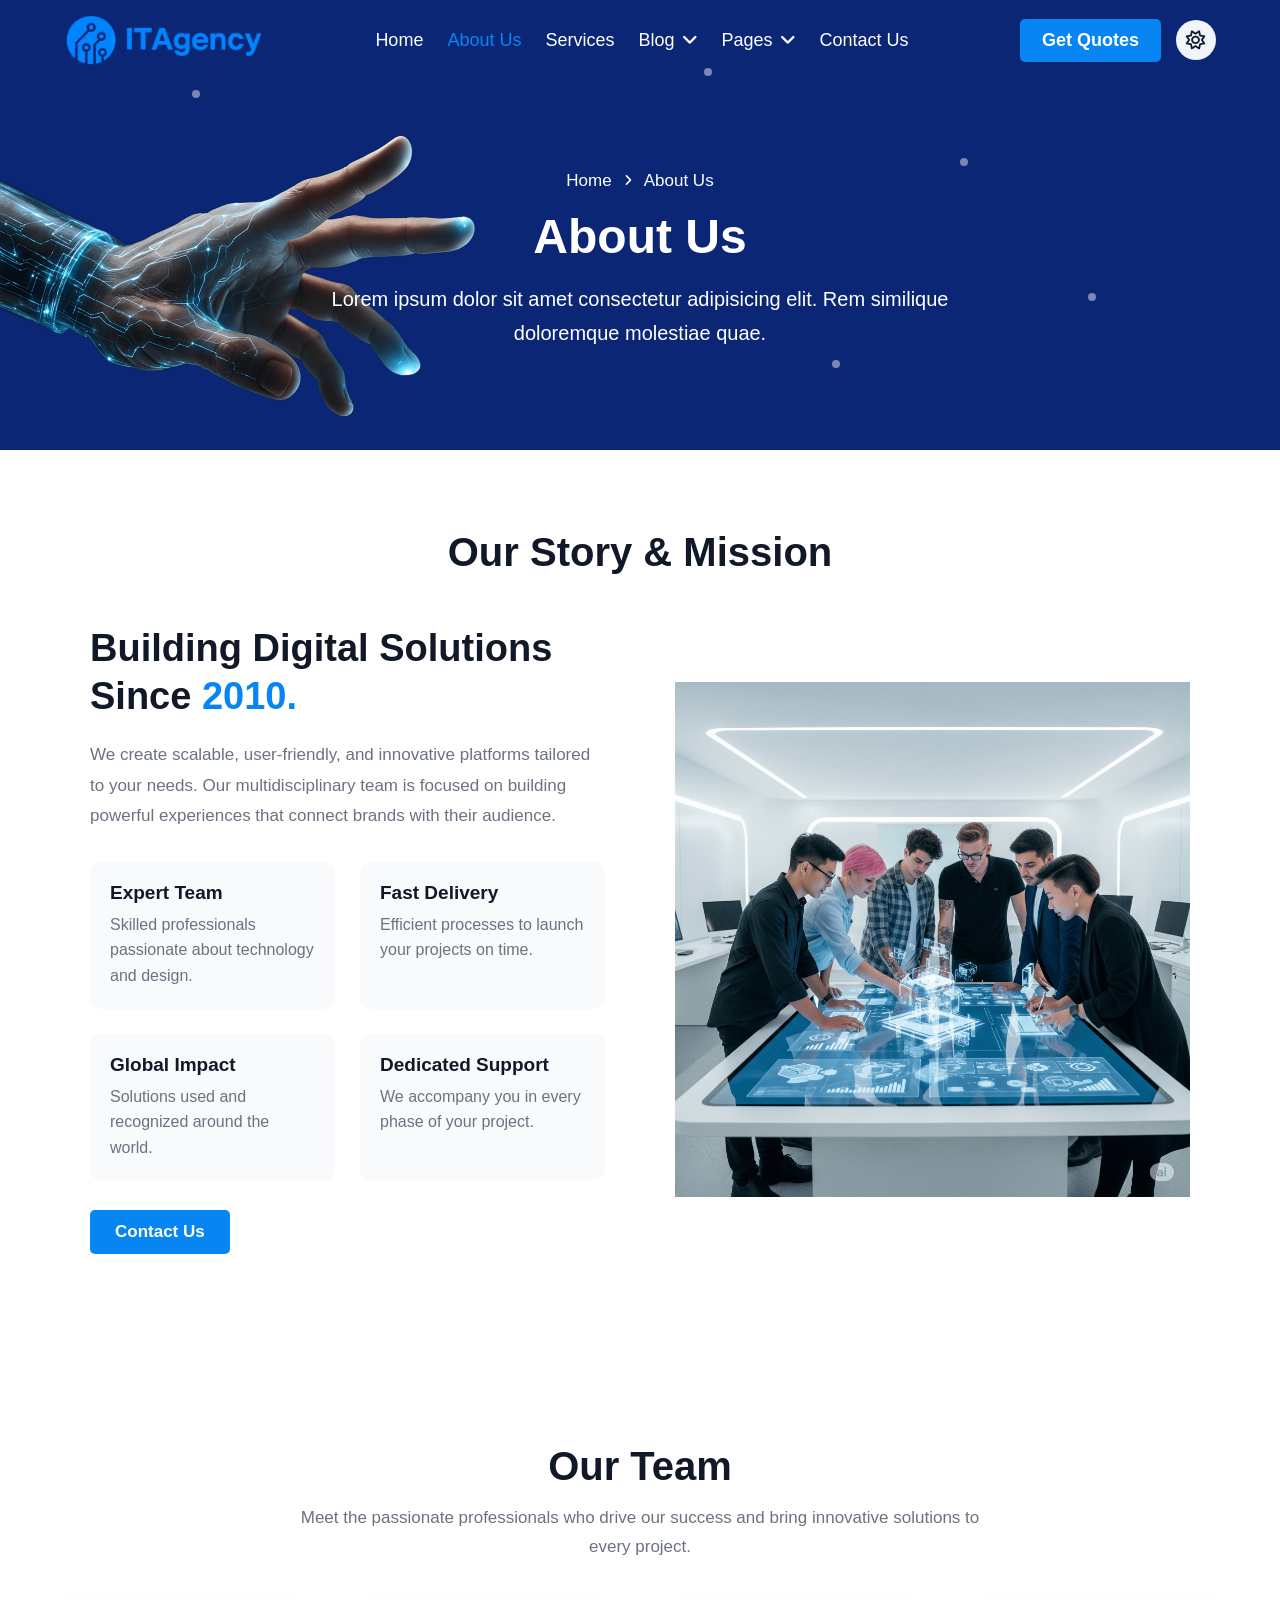
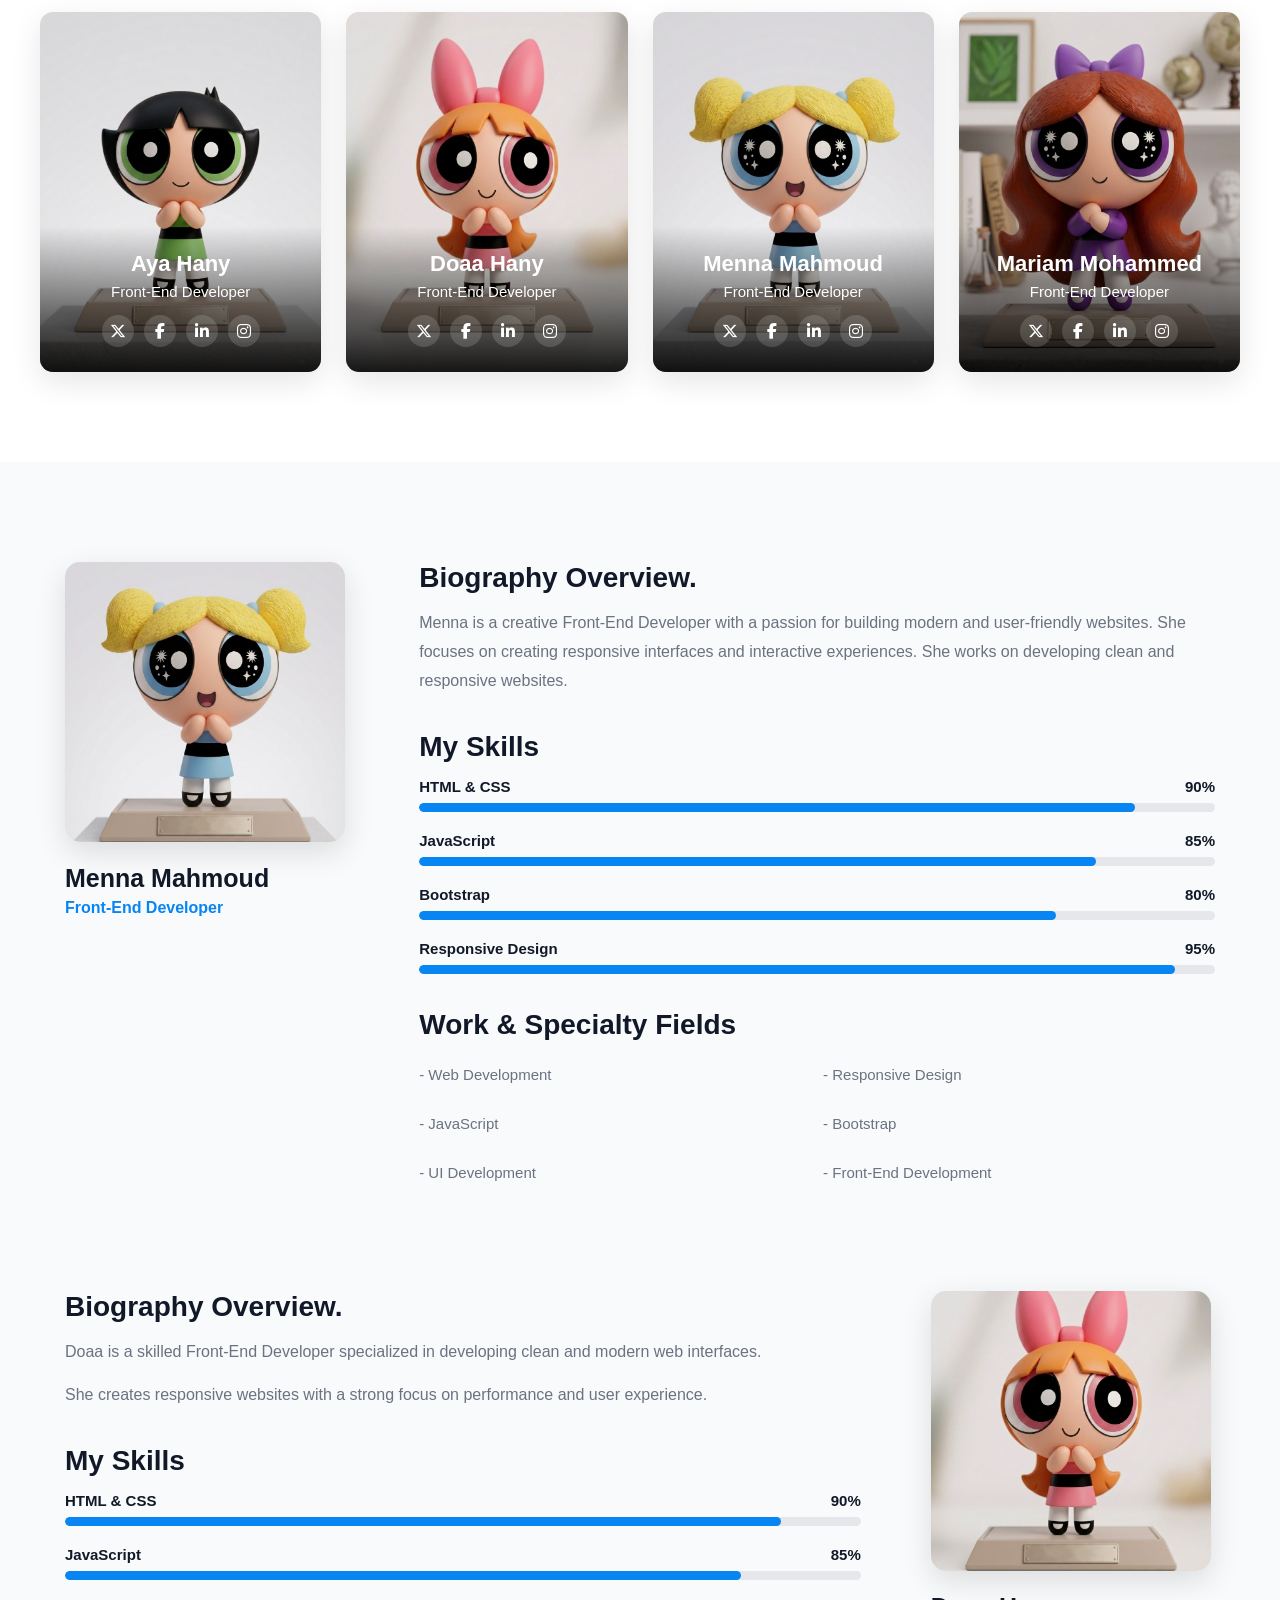
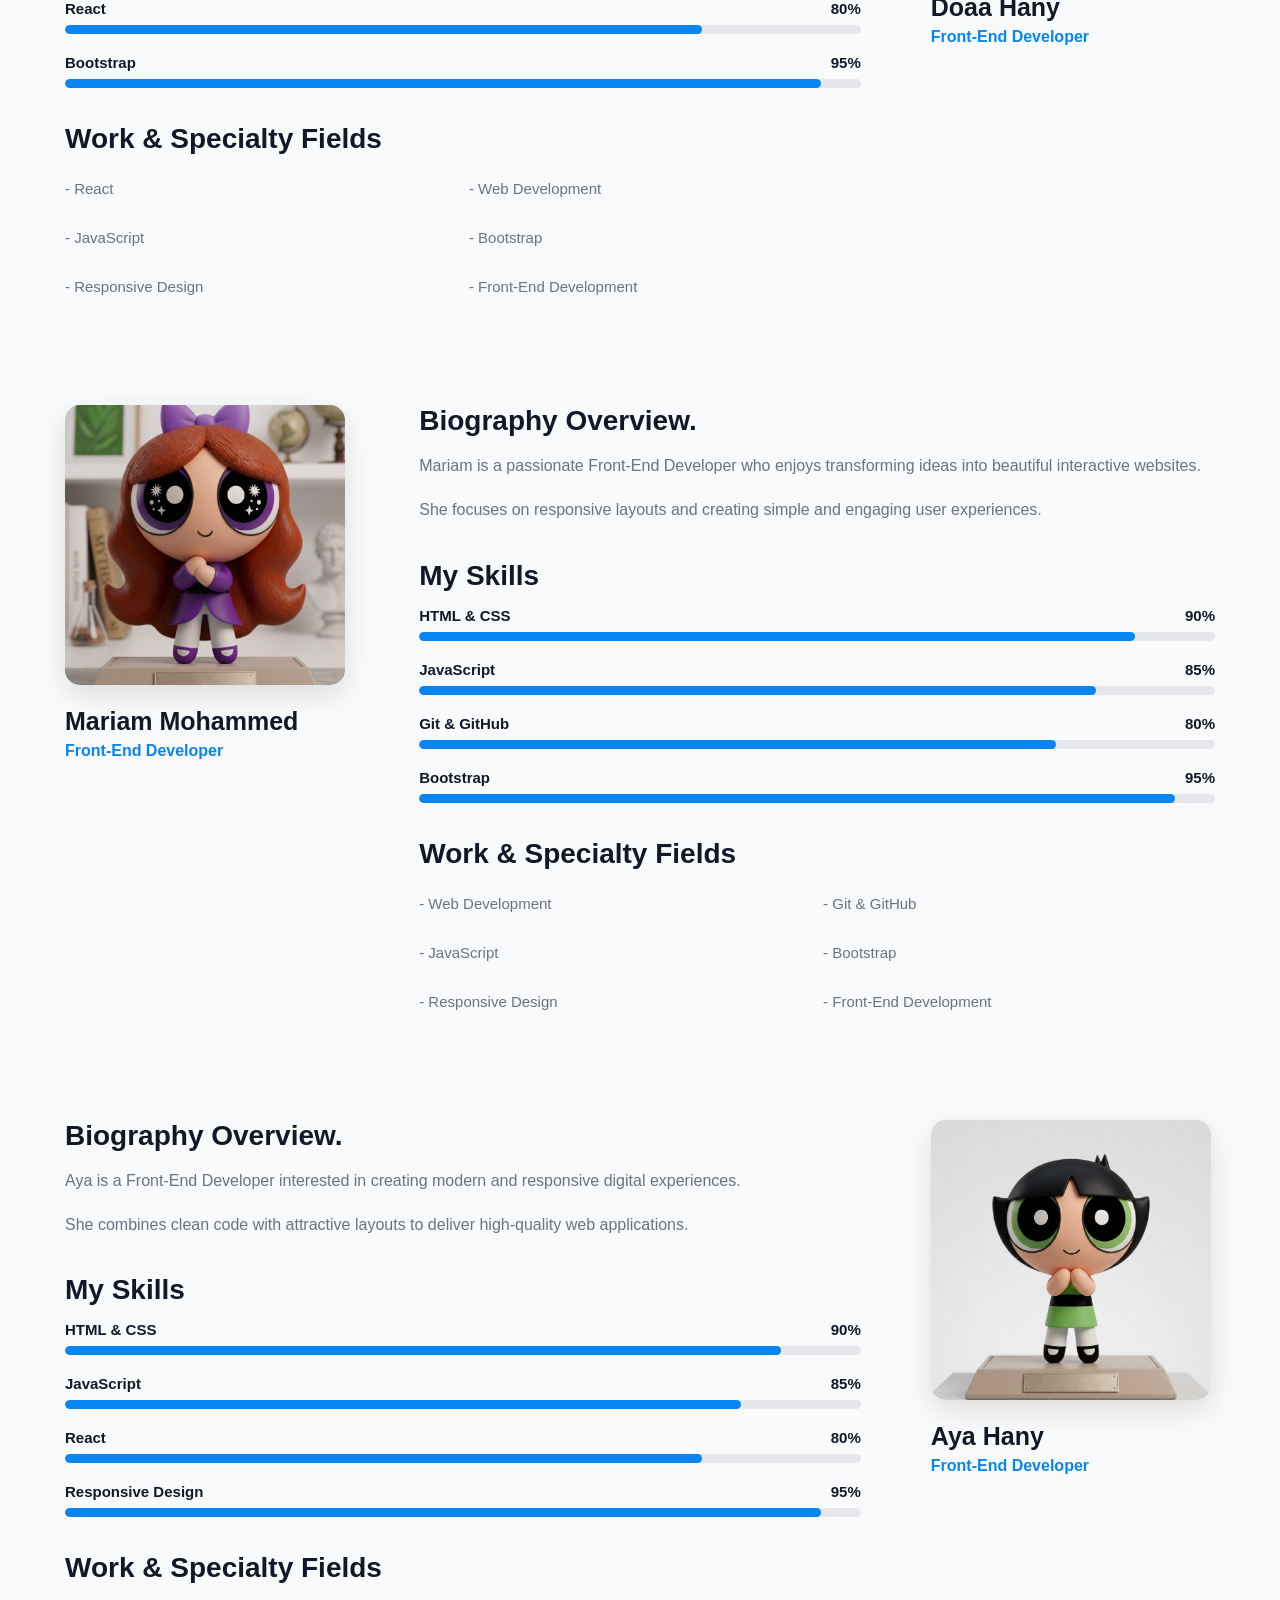
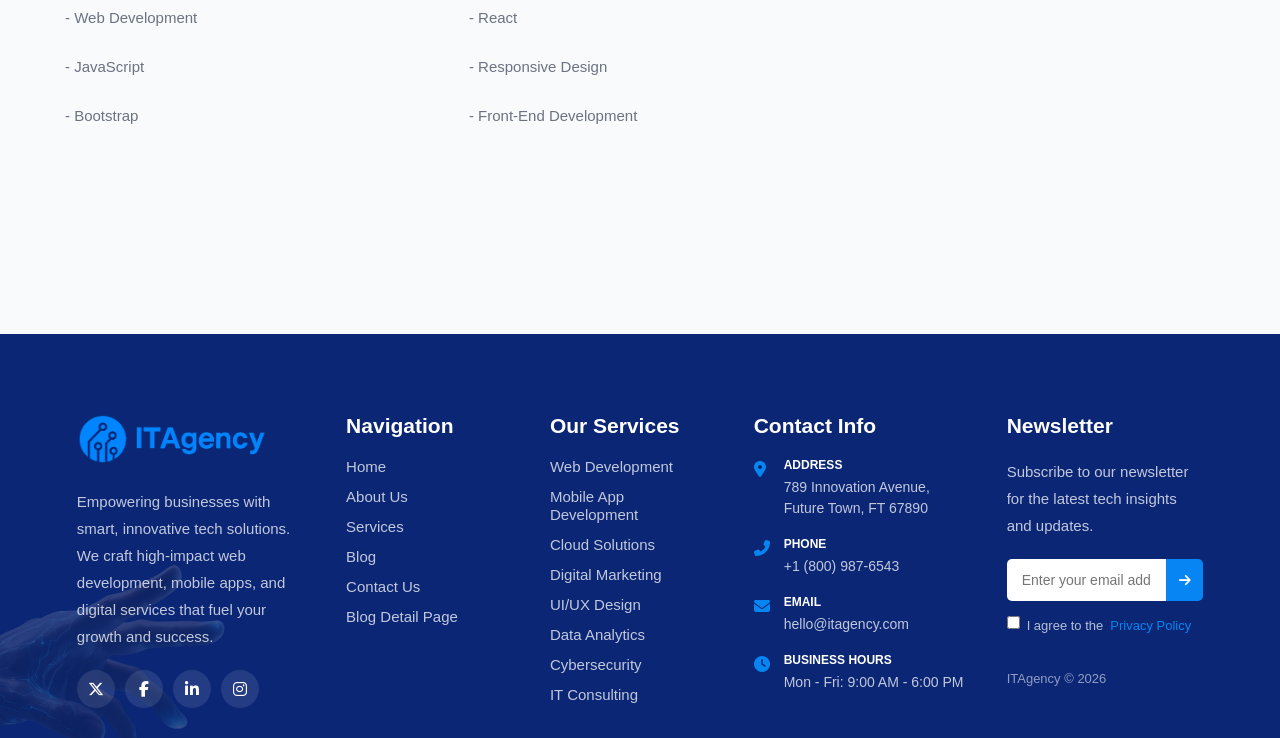
==== commit 99e83b49: "Initial commit" ====
--- a/About/about.html
+++ b/About/about.html
@@ -1,3 +1,4 @@
+
 <!DOCTYPE html>
 <html lang="en">
 
@@ -5,96 +6,176 @@
     <meta charset="UTF-8">
     <meta name="viewport" content="width=device-width, initial-scale=1.0">
     <title>About Us</title>
+
     <link rel="stylesheet" href="assets/css/style.css">
-    <link rel="stylesheet" href="https://cdnjs.cloudflare.com/ajax/libs/font-awesome/6.5.2/css/all.min.css">
+    <link rel="stylesheet"
+        href="https://cdnjs.cloudflare.com/ajax/libs/font-awesome/6.5.2/css/all.min.css">
 </head>
-
+   
 <body>
-    <div class="page1">
-        <div class="nav">
-            <img src="assets/img/logo-transparent-01.png" alt="ITAgency">
-            <input type="checkbox" id="menu-toggle">
-            <label for="menu-toggle" class="menu-btn">
-                <i class="fa-solid fa-bars"></i>
-            </label>
-            <nav>
-                <ul>
-                    <li><a href="../index.html" class="nav-link">Home</a></li>
-                    <li><a href="../About/about.html" class="nav-link">About Us</a></li>
-                    <li><a href="../services/servers.html" class="nav-link">Services</a></li>
+
+    <!-- ================= NAVBAR ================= -->
+    <header class="nav"    id="header">
+
+        <div class="container">
+
+            <a href="../index.html" class="logo">
+                <img src="assets/img/logo-transparent-01.png" alt="ITAgency">
+            </a>
+
+            <nav class="navbar">
+                <ul class="nav-menu">
+
+                    <li>
+                        <a href="../index.html">Home</a>
+                    </li>
+
+                    <li>
+                        <a href="../About/about.html">About Us</a>
+                    </li>
+
+                    <li>
+                        <a href="../services/servers.html">Services</a>
+                    </li>
+
                     <li class="dropdown">
-                        <input type="checkbox" id="blog-toggle">
-                        <label for="blog-toggle">
-                            
-                            <a href="../Blog/Blog Column 1/BlogColumn1.html">Blog</a>  <i class="fa fa-angle-down"></i>
-                        </label>
-                        <ul>
-                            <li><a href="../Blog/Blog Column 1/BlogColumn1.html" class="dropdown-item">Blog column 1</a></li>
-                            <li><a href="../Blog/Blog Column 2/BlogColumn2.html" class="dropdown-item">Blog column 2</a></li>
-                            <li><a href="../Blog/Blog Column 3/BlogColumn3.html" class="dropdown-item">Blog column 3</a></li>
-                            <li><a href="../Blog/Blog Detail Page/BlogDetilPage.html" class="dropdown-item">Blog detail page</a></li>
+                        <a href="../Blog/Blog Column 1/BlogColumn1.html">
+                            Blog
+                            <i class="fa fa-angle-down"></i>
+                        </a>
+
+                        <ul class="dropdown-menu">
+                            <li>
+                                <a href="../Blog/Blog Column 1/BlogColumn1.html">
+                                    Blog column 1
+                                </a>
+                            </li>
+
+                            <li>
+                                <a href="../Blog/Blog Column 2/BlogColumn2.html">
+                                    Blog column 2
+                                </a>
+                            </li>
+
+                            <li>
+                                <a href="../Blog/Blog Column 3/BlogColumn3.html">
+                                    Blog column 3
+                                </a>
+                            </li>
+
+                            <li>
+                                <a href="#">
+                                    Blog detail page
+                                </a>
+                            </li>
                         </ul>
                     </li>
+
                     <li class="dropdown">
-                        <input type="checkbox" id="pages-toggle">
-                        <label for="pages-toggle">
-                           <a href="../Pages/padge.html">Pages</a>  <i class="fa fa-angle-down"></i>
-                        </label>
-                        <ul>
-                            <li><a href="../Pages/padge.html" class="dropdown-item">Terms & conditions</a></li>
+                        <a href="../Pages/padge.html">
+                            Pages
+                            <i class="fa fa-angle-down"></i>
+                        </a>
+
+                        <ul class="dropdown-menu">
+                            <li>
+                                <a href="../Pages/padge.html">
+                                    Terms & conditions
+                                </a>
+                            </li>
                         </ul>
                     </li>
-                    <li><a href="../contact/contact.html" class="nav-link">Contact Us</a></li>
+
+                    <li>
+                        <a href="../contact/contact.html">
+                            Contact Us
+                        </a>
+                    </li>
+
                 </ul>
             </nav>
-            <button class="quote-btn">Get Quotes</button>
-            <button class="theme-btn" id="themebtn">
-                <i class="fa-regular fa-sun"></i>
-
-            </button>
-        </div>
-        <div class="header">
-            <div class="dots">
-                <span></span>
-                <span></span>
-                <span></span>
-                <span></span>
-                <span></span>
-                <span></span>
-            </div>
-            <div class="hand">
-                <img src="assets/img/hand-ia-bgremove.png" alt="hand">
-            </div>
-            <div class="content">
-                <div class="breadcrumb">
-                    <span class="h">Home</span>
-                    <i class="fa-solid fa-angle-right"></i>
-                    <span>About Us</span>
-                </div>
-                <h1>About Us</h1>
-                <p>
-                    Lorem ipsum dolor sit amet consectetur adipisicing elit.
-                    Rem similique doloremque molestiae quae.
-                </p>
-            </div>
-        </div>
-    </div>
+
+            <div class="actions">
+
+                <button class="quote-btn">
+                    Get Quotes
+                </button>
+
+                <button class="theme-btn" id="theme-toggle">
+                    <i class="fa-regular fa-sun"></i>
+                </button>
+
+                <button class="menu-toggle" id="menu-toggle">
+                    <i class="fa-solid fa-bars"></i>
+                </button>
+
+            </div>
+
+        </div>
+
+    </header>
+
+  
+    <!-- ================= ABOUT HERO ================= -->
+    <section class="header">
+
+        <div class="dots">
+            <span></span>
+            <span></span>
+            <span></span>
+            <span></span>
+            <span></span>
+            <span></span>
+        </div>
+
+        <div class="hand">
+            <img src="assets/img/hand-ia-bgremove.png" alt="hand">
+        </div>
+
+        <div class="content">
+
+            <div class="breadcrumb">
+                <a href="../index.html">Home</a>
+                <i class="fa-solid fa-angle-right"></i>
+                <span>About Us</span>
+            </div>
+
+            <h1>About Us</h1>
+
+            <p>
+                Lorem ipsum dolor sit amet consectetur adipisicing elit.
+                Rem similique doloremque molestiae quae.
+            </p>
+
+        </div>
+
+    </section>
+
+
+    <!-- ================= STORY ================= -->
 
     <h2>Our Story & Mission</h2>
-    <div class="page2">
+
+    <section class="page2">
+
         <div class="story-content">
+
             <div class="story-text">
+
                 <h3>
                     Building Digital Solutions
                     Since <span>2010.</span>
                 </h3>
+
                 <p>
                     We create scalable, user-friendly, and innovative
                     platforms tailored to your needs. Our multidisciplinary
                     team is focused on building powerful experiences that
                     connect brands with their audience.
                 </p>
+
                 <div class="features">
+
                     <div>
                         <h4>Expert Team</h4>
                         <p>
@@ -102,6 +183,7 @@
                             technology and design.
                         </p>
                     </div>
+
                     <div>
                         <h4>Fast Delivery</h4>
                         <p>
@@ -109,6 +191,7 @@
                             projects on time.
                         </p>
                     </div>
+
                     <div>
                         <h4>Global Impact</h4>
                         <p>
@@ -116,6 +199,7 @@
                             the world.
                         </p>
                     </div>
+
                     <div>
                         <h4>Dedicated Support</h4>
                         <p>
@@ -123,98 +207,210 @@
                             your project.
                         </p>
                     </div>
-                </div>
+
+                </div>
+
                 <button class="contact-btn">
                     Contact Us
                 </button>
-            </div>
+
+            </div>
+
             <div class="story-image">
                 <img src="assets/img/about-us.png" alt="Our Story">
             </div>
-        </div>
-    </div>
-    <div class="page3">
+
+        </div>
+
+    </section>
+
+
+    <!-- ================= TEAM ================= -->
+
+    <section class="page3">
+
         <div class="team">
+
             <div class="team-title">
                 <h1>Our Team</h1>
-                <p>Meet the passionate professionals who drive our success and bring innovative solutions to every
-                    project.
+
+                <p>
+                    Meet the passionate professionals who drive our success
+                    and bring innovative solutions to every project.
                 </p>
             </div>
+
+
             <div class="team-cards">
+
                 <div class="team-card">
-                    <img src="assets/img/aya.jpg" alt="aya">
+
+                    <img src="assets/img/aya.jpg" alt="Aya">
+
                     <div class="team-info">
+
                         <h2>Aya Hany</h2>
+
                         <p>Front-End Developer</p>
+
                         <div class="social">
-                            <i class="fa-brands fa-x-twitter"></i>
-                            <i class="fa-brands fa-facebook-f"></i>
-                            <i class="fa-brands fa-linkedin-in"></i>
-                            <i class="fa-brands fa-instagram"></i>
+                            <a href="#">
+                                <i class="fa-brands fa-x-twitter"></i>
+                            </a>
+
+                            <a href="#">
+                                <i class="fa-brands fa-facebook-f"></i>
+                            </a>
+
+                            <a href="#">
+                                <i class="fa-brands fa-linkedin-in"></i>
+                            </a>
+
+                            <a href="#">
+                                <i class="fa-brands fa-instagram"></i>
+                            </a>
                         </div>
-                    </div>
-                </div>
+
+                    </div>
+
+                </div>
+
+
                 <div class="team-card">
-                    <img src="assets/img/doaa.jpg" alt="doaa">
+
+                    <img src="assets/img/doaa.jpg" alt="Doaa">
+
                     <div class="team-info">
+
                         <h2>Doaa Hany</h2>
+
                         <p>Front-End Developer</p>
+
                         <div class="social">
-                            <i class="fa-brands fa-x-twitter"></i>
-                            <i class="fa-brands fa-facebook-f"></i>
-                            <i class="fa-brands fa-linkedin-in"></i>
-                            <i class="fa-brands fa-instagram"></i>
+                            <a href="#">
+                                <i class="fa-brands fa-x-twitter"></i>
+                            </a>
+
+                            <a href="#">
+                                <i class="fa-brands fa-facebook-f"></i>
+                            </a>
+
+                            <a href="#">
+                                <i class="fa-brands fa-linkedin-in"></i>
+                            </a>
+
+                            <a href="#">
+                                <i class="fa-brands fa-instagram"></i>
+                            </a>
                         </div>
-                    </div>
-                </div>
+
+                    </div>
+
+                </div>
+
+
                 <div class="team-card">
-                    <img src="assets/img/menna.jpg" alt="menna">
+
+                    <img src="assets/img/menna.jpg" alt="Menna">
+
                     <div class="team-info">
+
                         <h2>Menna Mahmoud</h2>
+
                         <p>Front-End Developer</p>
+
                         <div class="social">
-                            <i class="fa-brands fa-x-twitter"></i>
-                            <i class="fa-brands fa-facebook-f"></i>
-                            <i class="fa-brands fa-linkedin-in"></i>
-                            <i class="fa-brands fa-instagram"></i>
+                            <a href="#">
+                                <i class="fa-brands fa-x-twitter"></i>
+                            </a>
+
+                            <a href="#">
+                                <i class="fa-brands fa-facebook-f"></i>
+                            </a>
+
+                            <a href="#">
+                                <i class="fa-brands fa-linkedin-in"></i>
+                            </a>
+
+                            <a href="#">
+                                <i class="fa-brands fa-instagram"></i>
+                            </a>
                         </div>
-                    </div>
-                </div>
+
+                    </div>
+
+                </div>
+
+
                 <div class="team-card">
-                    <img src="assets/img/mariam.jpg" alt="mariam">
+
+                    <img src="assets/img/mariam.jpg" alt="Mariam">
+
                     <div class="team-info">
+
                         <h2>Mariam Mohammed</h2>
+
                         <p>Front-End Developer</p>
+
                         <div class="social">
-                            <i class="fa-brands fa-x-twitter"></i>
-                            <i class="fa-brands fa-facebook-f"></i>
-                            <i class="fa-brands fa-linkedin-in"></i>
-                            <i class="fa-brands fa-instagram"></i>
+                            <a href="#">
+                                <i class="fa-brands fa-x-twitter"></i>
+                            </a>
+
+                            <a href="#">
+                                <i class="fa-brands fa-facebook-f"></i>
+                            </a>
+
+                            <a href="#">
+                                <i class="fa-brands fa-linkedin-in"></i>
+                            </a>
+
+                            <a href="#">
+                                <i class="fa-brands fa-instagram"></i>
+                            </a>
                         </div>
-                    </div>
-                </div>
-            </div>
-        </div>
-    </div>
-
-    <div class="page4">
+
+                    </div>
+
+                </div>
+
+            </div>
+
+        </div>
+
+    </section>
+
+
+    <!-- ================= TEAM MEMBERS ================= -->
+
+    <section class="page4">
+
+        <!-- Menna -->
         <div class="member">
+
             <div class="member-image">
-                <img src="assets/img/menna.jpg" alt="menna">
+
+                <img src="assets/img/menna.jpg" alt="Menna">
+
                 <h2>Menna Mahmoud</h2>
                 <p>Front-End Developer</p>
-            </div>
+
+            </div>
+
             <div class="member-info">
+
                 <h2>Biography Overview.</h2>
+
                 <p>
                     Menna is a creative Front-End Developer with a passion
                     for building modern and user-friendly websites.
                     She focuses on creating responsive interfaces and
-                    interactive experiences. She works on developing clean and responsive websites.
+                    interactive experiences. She works on developing clean
+                    and responsive websites.
                 </p>
 
                 <h2>My Skills</h2>
+
                 <div class="skill">
                     <div class="skill-name">
                         <span>HTML & CSS</span>
@@ -260,6 +456,7 @@
                 </div>
 
                 <h2>Work & Specialty Fields</h2>
+
                 <div class="specialties">
                     <span>- Web Development</span>
                     <span>- Responsive Design</span>
@@ -268,28 +465,40 @@
                     <span>- UI Development</span>
                     <span>- Front-End Development</span>
                 </div>
-            </div>
-        </div>
-
+
+            </div>
+
+        </div>
+
+
+        <!-- Doaa -->
         <div class="member reverse">
+
             <div class="member-image">
-                <img src="assets/img/doaa.jpg" alt="doaa">
+
+                <img src="assets/img/doaa.jpg" alt="Doaa">
+
                 <h2>Doaa Hany</h2>
                 <p>Front-End Developer</p>
+
             </div>
 
             <div class="member-info">
+
                 <h2>Biography Overview.</h2>
+
                 <p>
                     Doaa is a skilled Front-End Developer specialized in
                     developing clean and modern web interfaces.
                 </p>
+
                 <p>
                     She creates responsive websites with a strong focus on
                     performance and user experience.
                 </p>
 
                 <h2>My Skills</h2>
+
                 <div class="skill">
                     <div class="skill-name">
                         <span>HTML & CSS</span>
@@ -322,6 +531,7 @@
                         <span style="width: 80%;"></span>
                     </div>
                 </div>
+
                 <div class="skill">
                     <div class="skill-name">
                         <span>Bootstrap</span>
@@ -334,6 +544,7 @@
                 </div>
 
                 <h2>Work & Specialty Fields</h2>
+
                 <div class="specialties">
                     <span>- React</span>
                     <span>- Web Development</span>
@@ -342,28 +553,40 @@
                     <span>- Responsive Design</span>
                     <span>- Front-End Development</span>
                 </div>
-            </div>
-        </div>
-
+
+            </div>
+
+        </div>
+
+
+        <!-- Mariam -->
         <div class="member">
+
             <div class="member-image">
-                <img src="assets/img/mariam.jpg" alt="mariam">
+
+                <img src="assets/img/mariam.jpg" alt="Mariam">
+
                 <h2>Mariam Mohammed</h2>
                 <p>Front-End Developer</p>
+
             </div>
 
             <div class="member-info">
+
                 <h2>Biography Overview.</h2>
+
                 <p>
                     Mariam is a passionate Front-End Developer who enjoys
                     transforming ideas into beautiful interactive websites.
                 </p>
+
                 <p>
                     She focuses on responsive layouts and creating simple
                     and engaging user experiences.
                 </p>
 
                 <h2>My Skills</h2>
+
                 <div class="skill">
                     <div class="skill-name">
                         <span>HTML & CSS</span>
@@ -409,6 +632,7 @@
                 </div>
 
                 <h2>Work & Specialty Fields</h2>
+
                 <div class="specialties">
                     <span>- Web Development</span>
                     <span>- Git & GitHub</span>
@@ -417,27 +641,40 @@
                     <span>- Responsive Design</span>
                     <span>- Front-End Development</span>
                 </div>
-            </div>
-        </div>
+
+            </div>
+
+        </div>
+
+
+        <!-- Aya -->
         <div class="member reverse">
+
             <div class="member-image">
-                <img src="assets/img/aya.jpg" alt="aya">
+
+                <img src="assets/img/aya.jpg" alt="Aya">
+
                 <h2>Aya Hany</h2>
                 <p>Front-End Developer</p>
+
             </div>
 
             <div class="member-info">
+
                 <h2>Biography Overview.</h2>
+
                 <p>
                     Aya is a Front-End Developer interested in creating
                     modern and responsive digital experiences.
                 </p>
+
                 <p>
                     She combines clean code with attractive layouts to
                     deliver high-quality web applications.
                 </p>
 
                 <h2>My Skills</h2>
+
                 <div class="skill">
                     <div class="skill-name">
                         <span>HTML & CSS</span>
@@ -448,6 +685,7 @@
                         <span style="width: 90%;"></span>
                     </div>
                 </div>
+
                 <div class="skill">
                     <div class="skill-name">
                         <span>JavaScript</span>
@@ -491,80 +729,104 @@
                     <span>- Bootstrap</span>
                     <span>- Front-End Development</span>
                 </div>
-            </div>
-        </div>
-    </div>
-
-    <div class="page5">
-        <img src="assets/img/hand-ia-bgremove.png" alt="hand" class="hand-img2">
-        <div class="member">
+
+            </div>
+
+        </div>
+
+    </section>
+
+
+    <!-- ================= FOOTER ================= -->
+
+    <footer class="page5">
+
+        <img src="assets/img/hand-ia-bgremove.png"
+            alt="hand"
+            class="hand-img2">
+
+
+        <div class="footer-column">
+
             <div class="footer-logo">
-                <img src="assets/img/logo-transparent-01.png" alt="ITAgency Logo">
-            </div>
+                <img src="assets/img/logo-transparent-01.png"
+                    alt="ITAgency Logo">
+            </div>
+
             <p class="description">
-                Empowering businesses with smart, innovative tech solutions. We craft high-impact web development,
-                mobile apps, and digital services that fuel your growth and success.
+                Empowering businesses with smart, innovative tech solutions.
+                We craft high-impact web development, mobile apps, and
+                digital services that fuel your growth and success.
             </p>
+
             <div class="social-icons">
-                <a href="#"><i class="fa-brands fa-x-twitter"></i></a>
-                <a href="#"><i class="fa-brands fa-facebook-f"></i></a>
-                <a href="#"><i class="fa-brands fa-linkedin-in"></i></a>
-                <a href="#"><i class="fa-brands fa-instagram"></i></a>
-            </div>
-        </div>
-        <div class="member reverse">
+
+                <a href="#">
+                    <i class="fa-brands fa-x-twitter"></i>
+                </a>
+
+                <a href="#">
+                    <i class="fa-brands fa-facebook-f"></i>
+                </a>
+
+                <a href="#">
+                    <i class="fa-brands fa-linkedin-in"></i>
+                </a>
+
+                <a href="#">
+                    <i class="fa-brands fa-instagram"></i>
+                </a>
+
+            </div>
+
+        </div>
+
+
+        <div class="footer-column">
+
             <h3>Navigation</h3>
-             <ul>
-
-                    <li>
-                        <a href="../index.html">
-                            Home
-                        </a>
-                    </li>
-
-                    <li>
-                        <a href="../About/about.html">
-                            About Us
-                        </a>
-                    </li>
-
-                    <li>
-                        <a href="../services/servers.html">
-                            Services
-                        </a>
-                    </li>
-
-                    <li>
-                        <a href="../Blog/Blog Column 1/BlogColumn1.html">
-                            Blog
-                        </a>
-                    </li>
-
-                    <li>
-                        <a href="../contact/contact.html">
-                            ContactUs
-                        </a>
-                    </li>
-
-                    <li>
-                        <a href="../Blog/Blog Detail Page/BlogDetilPage.html">
-                            Blog Detail Page
-                        </a>
-                    </li>
-
-
-                     <li>
-                        <a href="../Blog/Blog Column 1/BlogColumn1.html">
-                            Blog
-                        </a>
-                    </li>
-
-                    
-
-                </ul>
-        </div>
-        <div class="member">
+
+            <ul>
+
+                <li>
+                    <a href="../index.html">Home</a>
+                </li>
+
+                <li>
+                    <a href="../About/about.html">About Us</a>
+                </li>
+
+                <li>
+                    <a href="../services/servers.html">Services</a>
+                </li>
+
+                <li>
+                    <a href="../Blog/Blog Column 1/BlogColumn1.html">
+                        Blog
+                    </a>
+                </li>
+
+                <li>
+                    <a href="../contact/contact.html">
+                        Contact Us
+                    </a>
+                </li>
+
+                <li>
+                    <a href="../Blog/Blog Detail Page/BlogDetilPage.html">
+                        Blog Detail Page
+                    </a>
+                </li>
+
+            </ul>
+
+        </div>
+
+
+        <div class="footer-column">
+
             <h3>Our Services</h3>
+
             <ul>
                 <li><a href="#">Web Development</a></li>
                 <li><a href="#">Mobile App Development</a></li>
@@ -575,61 +837,108 @@
                 <li><a href="#">Cybersecurity</a></li>
                 <li><a href="#">IT Consulting</a></li>
             </ul>
-        </div>
-        <div class="member reverse">
+
+        </div>
+
+
+        <div class="footer-column">
+
             <h3>Contact Info</h3>
+
             <div class="contact-info">
+
                 <div class="info-item">
                     <i class="fas fa-map-marker-alt"></i>
+
                     <div>
                         <strong>ADDRESS</strong>
-                        <p>789 Innovation Avenue, Future Town, FT 67890</p>
-                    </div>
-                </div>
+                        <p>
+                            789 Innovation Avenue, Future Town, FT 67890
+                        </p>
+                    </div>
+                </div>
+
+
                 <div class="info-item">
                     <i class="fas fa-phone-alt"></i>
+
                     <div>
                         <strong>PHONE</strong>
                         <p>+1 (800) 987-6543</p>
                     </div>
                 </div>
+
+
                 <div class="info-item">
                     <i class="fas fa-envelope"></i>
+
                     <div>
                         <strong>EMAIL</strong>
                         <p>hello@itagency.com</p>
                     </div>
                 </div>
+
+
                 <div class="info-item">
                     <i class="fas fa-clock"></i>
+
                     <div>
                         <strong>BUSINESS HOURS</strong>
                         <p>Mon - Fri: 9:00 AM - 6:00 PM</p>
                     </div>
                 </div>
-            </div>
-        </div>
+
+            </div>
+
+        </div>
+
+
         <div class="newsletter">
+
             <h3>Newsletter</h3>
-            <p class="description">Subscribe to our newsletter for the latest tech insights and updates.</p>
+
+            <p class="description">
+                Subscribe to our newsletter for the latest tech insights
+                and updates.
+            </p>
+
             <form class="newsletter-form">
-                <input type="email" placeholder="Enter your email address" required>
-                <button type="submit"><i class="fas fa-arrow-right"></i></button>
+
+                <input type="email"
+                    placeholder="Enter your email address"
+                    required>
+
+                <button type="submit">
+                    <i class="fas fa-arrow-right"></i>
+                </button>
+
             </form>
+
             <label class="checkbox-label">
-                <input type="checkbox"> I agree to the <a href="#">Privacy Policy</a>
+                <input type="checkbox">
+                I agree to the
+                <a href="#">Privacy Policy</a>
             </label>
+
             <div class="copyright">
                 ITAgency © 2025
             </div>
-        </div>
-
-    </div>
+
+        </div>
+
+    </footer>
+
+
+    <!-- ================= BACK TO TOP ================= -->
 
     <button id="upBtn" class="hide">
         <i class="fa-solid fa-arrow-up"></i>
     </button>
+
+
     <script src="assets/js/script.js"></script>
+
 </body>
 
-</html>+</html>
+
--- a/About/assets/css/style.css
+++ b/About/assets/css/style.css
@@ -1,255 +1,417 @@
+/* =========================================================
+   GLOBAL
+========================================================= */
+
 * {
     margin: 0;
     padding: 0;
     box-sizing: border-box;
 }
 
-.page1 {
-    width: 100%;
-}
+html {
+    scroll-behavior: smooth;
+}
+
+body {
+    font-family: Arial, sans-serif;
+    background: #fff;
+    color: #111827;
+    transition: background 0.3s ease, color 0.3s ease;
+}
+
+a {
+    text-decoration: none;
+}
+
+ul {
+    list-style: none;
+}
+
+button {
+    font-family: inherit;
+    cursor: pointer;
+}
+
+
+/* =========================================================
+   NAVBAR
+   Same general style as Home
+========================================================= */
 
 .nav {
-    width: 100%;
-    height: 80px;
-    padding: 0 6%;
-    display: flex;
-    align-items: center;
     position: fixed;
     top: 0;
     left: 0;
+    width: 100%;
+    height: 80px;
+    padding: 15px 0;
     z-index: 1000;
-    background-color: transparent;
-    transition: 0.3s ease;
-}
-
-.nav img {
+    background: transparent;
+    transition: background 0.3s ease, box-shadow 0.3s ease;
+}
+
+.nav .container {
+    width: 90%;
+    max-width: 1450px;
+    margin: auto;
+
+    display: flex;
+    align-items: center;
+    justify-content: space-between;
+
+    height: 100%;
+}
+
+.logo {
+    display: flex;
+    align-items: center;
+}
+
+.logo img {
     width: 200px;
-    height: auto;
-    margin-left: 30px;
-}
-
-.nav nav {
-    position: absolute;
-    left: 50%;
-    transform: translateX(-50%);
-}
-
-.nav nav ul {
-    list-style: none;
+    display: block;
+}
+
+
+/* Navbar */
+
+
+.navbar {
+    display: flex;
+    align-items: center;
+    justify-content: center;
+
+
+}
+
+.nav-menu {
     display: flex;
     align-items: center;
     gap: 24px;
-}
-
-.nav nav ul li {
+
+
+
+}
+
+
+
+.nav-menu a {
+
+    text-decoration: none;
+
+    color: white;
+
+    font-size: 150px;
+
+    font-weight: bold;
+    transition: 0.3s ease;
+
+}
+
+
+.nav-menu>li>a:hover {
+
+    color: #0785f2;
+
+    text-decoration: underline;
+
+    text-underline-offset: 5px;
+
+}
+
+
+
+
+
+
+
+
+
+
+.nav-menu>li {
     position: relative;
-    color: white;
-    font-size: 21px;
-    font-weight: 800;
-    cursor: pointer;
+}
+
+.nav-menu>li>a {
+    color: #fff;
+    font-size: 18px;
+    font-weight: 450;
     white-space: nowrap;
-    transition: 0.3s;
-}
-
-.nav nav ul li::after {
-    content: "";
+
+    display: flex;
+    align-items: center;
+    gap: 7px;
+
+    transition: color 0.3s ease;
+
+}
+
+.nav-menu>li>a:hover {
+    color: #0785f2;
+}
+
+
+/* Active page */
+
+.nav-menu>li:nth-child(2)>a {
+    color: #0785f2;
+}
+
+/* =========================================================
+   DROPDOWN
+========================================================= */
+
+.dropdown {
+    position: relative;
+}
+
+.dropdown>a {
+    display: flex;
+    align-items: center;
+    gap: 5px;
+
+}
+
+.dropdown a {
+    font-size: 10px;
+
+}
+
+/* .dropdown:hover > a i {
+    transform: rotate(180deg);
+} */
+
+.dropdown-menu {
     position: absolute;
-    width: 0;
-    height: 2px;
-    background-color: #0785f2;
-    left: 50%;
-    bottom: -8px;
-    transform: translateX(-50%);
-    transition: width 0.3s ease;
-}
-
-.nav nav ul li:hover::after {
-    width: 100%;
-}
-
-.nav nav ul li:hover {
+    top: calc(100% + 20px);
+    left: 0;
+
+    width: 200px;
+    padding: 10px 0;
+
+    background: #fff;
+    border-radius: 6px;
+    box-shadow: 0 10px 30px rgba(0, 0, 0, 0.12);
+
+    opacity: 0;
+    visibility: hidden;
+    transform: translateY(10px);
+
+    transition: all 0.3s ease;
+}
+
+.dropdown-menu li a {
+    display: block;
+    padding: 10px 18px;
+
+    color: #111827;
+    font-size: 15px;
+
+    transition: all 0.3s ease;
+}
+
+.dropdown-menu li a:hover {
+    background: #f1f5f9;
     color: #0785f2;
 }
 
-.nav nav ul li i {
-    font-size: 11px;
-    margin-left: 4px;
-}
-
-/*الدروب داون */
-.nav nav ul li ul {
-    position: absolute;
-    top: 45px;
-    left: 0;
-    width: 190px;
-    display: none;
-    flex-direction: column;
-    align-items: flex-start;
-    gap: 0;
-    background-color: white;
-    padding: 10px 0;
-    border-radius: 5px;
-    box-shadow: 0 5px 15px rgba(0, 0, 0, 0.1);
-}
-
-.nav nav ul li:hover>ul {
-    display: flex;
-}
-
-.nav nav ul li ul li {
-    width: 100%;
-    padding: 10px 18px;
-    color: #333;
-    font-size: 16px;
-}
-
-.nav nav ul li ul li:hover {
-    color: #0785f2;
+.dropdown:hover .dropdown-menu {
+    opacity: 1;
+    visibility: visible;
+    transform: translateY(0);
+}
+
+
+/* =========================================================
+   NAV ACTIONS
+========================================================= */
+
+.actions {
+    display: flex;
+    align-items: center;
+    gap: 15px;
 }
 
 .quote-btn {
     border: none;
-    background-color: #0785f2;
-    color: white;
-    padding: 14px 40px;
-    border-radius: 8px;
-    font-size: 16px;
-    white-space: nowrap;
-    transition: 0.3s;
-    margin-left: auto;
+    background: #0785f2;
+    color: #fff;
+
+    padding: 11px 22px;
+    border-radius: 5px;
+
+    font-size: 18px;
+    font-weight: 650;
+
+    transition: all 0.3s ease;
 }
 
 .quote-btn:hover {
-    background-color: transparent;
-    color: white;
-    border: 1px solid white;
-}
-
-/*دارك مود*/
+    background: transparent;
+    border: 1px solid #fff;
+    color: #fff;
+}
+
 .theme-btn {
     width: 40px;
     height: 40px;
+
     border: none;
     border-radius: 50%;
-    background-color: #f1f5f9;
-    color: #0785f2;
-    font-size: 20px;
-    cursor: pointer;
-    transition: 0.3s ease;
+
+    background: #f1f5f9;
+    color: #111827;
+
     display: flex;
     align-items: center;
     justify-content: center;
-    margin-left: 10px;
-    border: 1px solid #0785f2;
-}
-
-/* ثبات الناف بار وانا بعمل سكرول */
+
+    font-size: 19px;
+
+    transition: all 0.3s ease;
+}
+
+.theme-btn:hover {
+    transform: rotate(15deg);
+}
+
+
+/* Mobile menu button */
+
+.menu-toggle {
+    display: none;
+
+    width: 40px;
+    height: 40px;
+
+    border: none;
+    background: transparent;
+    color: #fff;
+
+    font-size: 25px;
+}
+
+
+/* =========================================================
+   SCROLLED NAVBAR
+========================================================= */
+
 .nav.scrolled {
-    background-color: white;
-    box-shadow: 0 2px 10px rgba(0, 0, 0, 0.08);
-}
-
-.nav.scrolled nav ul li {
-    color: black;
-}
-
-.nav.scrolled nav ul li:hover {
+    background: #fff;
+    box-shadow: 0 2px 15px rgba(0, 0, 0, 0.08);
+}
+
+
+body.dark .nav.scrolled {
+    background: #111827;
+    box-shadow: 0 2px 15px rgba(0, 0, 0, 0.3);
+}
+
+body.dark .nav.scrolled .nav-menu>li>a {
+    color: #ffffff;
+}
+
+body.dark .nav.scrolled .nav-menu>li>a:hover,
+body.dark .nav.scrolled .nav-menu>li:nth-child(2)>a {
     color: #0785f2;
 }
 
-.nav.scrolled .quote-btn {
-    border-color: #222;
-    color: white;
+
+
+
+
+
+
+
+
+
+
+
+
+
+
+
+
+
+.nav.scrolled .nav-menu>li>a {
+    color: #111827;
+    ;
+}
+
+.nav.scrolled .nav-menu>li>a:hover,
+.nav.scrolled .nav-menu>li:nth-child(2)>a {
+    color: #0785f2;
 }
 
 .nav.scrolled .quote-btn:hover {
-    background-color: #05244e;
-    color: white;
-}
-
-.nav.scrolled .theme-btn {
-    color: #0785f2;
-}
-
-.nav.scrolled .theme-btn:hover {
-    color: #0785f2;
-    background-color: white;
-}
-
-/*الناف بار والدارك مود والاسكرول*/
-body.dark-mode .nav.scrolled {
-    background-color: #000;
-    box-shadow: 0 2px 10px rgba(255, 255, 255, 0.05);
-}
-
-body.dark-mode .nav.scrolled nav ul li {
+    background: #0b2464;
+    border-color: #0b2464;
+    color: #fff;
+}
+
+/* Mobile Menu Button */
+
+.menu-toggle {
     color: #ffffff;
 }
 
-body.dark-mode .nav.scrolled nav ul li:hover {
-    color: #0785f2;
-}
-
-body.dark-mode .nav nav ul li ul {
-    background-color: #0785f2;
-    box-shadow: 0 5px 15px rgba(0, 0, 0, 0.5);
-}
-
-body.dark-mode .nav nav ul li ul li {
-    color: #dddddd;
-}
-
-body.dark-mode .nav nav ul li ul li:hover {
-    color: #0785f2;
-    background-color: #252525;
-}
-
-body.dark-mode .nav.scrolled .quote-btn {
-    background-color: #0785f2;
+/* When navbar is scrolled and becomes white */
+.nav.scrolled .menu-toggle {
+    color: #111827;
+}
+
+/* Dark Mode */
+body.dark-mode .menu-toggle {
     color: #ffffff;
-    border-color: #0785f2;
-}
-
-body.dark-mode .nav.scrolled .quote-btn:hover {
-    background-color: transparent;
-    color: #0785f2;
-    border-color: #0785f2;
-}
-
-body.dark-mode .nav.scrolled .theme-btn {
-    background-color: #000;
-    color: #0785f2;
-    border-color: #0785f2;
-}
-
-body.dark-mode .nav.scrolled .theme-btn:hover {
-    background-color: #0785f2;
-    color: #ffffff;
-}
+}
+
+
+body.dark .menu-toggle {
+    color: #fff !important;
+}
+
+
+/* =========================================================
+   ABOUT HEADER / HERO
+========================================================= */
 
 .header {
-    width: 100%;
-    height: 490px;
     position: relative;
+
+    min-height: 450px;
+    padding: 140px 25px 70px;
+
+    background: #0b2675;
+
     overflow: hidden;
-    background-color: #0b2675;
-    background-size: cover;
-    background-position: center;
-    background-repeat: no-repeat;
+
     display: flex;
     align-items: center;
     justify-content: center;
+
     text-align: center;
+}
+
+
+/* Decorative dots */
+
+.dots {
+    position: absolute;
+    inset: 0;
+    overflow: hidden;
+    pointer-events: none;
 }
 
 .dots span {
     position: absolute;
-    width: 6px;
-    height: 6px;
-    background-color: rgba(255, 255, 255, 0.604);
+
+    width: 8px;
+    height: 8px;
+
     border-radius: 50%;
-    opacity: 0.8;
-    animation: moveDot 5s infinite alternate ease-in-out;
+    background: rgba(255, 255, 255, 0.45);
+
+    animation: floatingDots 6s ease-in-out infinite;
 }
 
 .dots span:nth-child(1) {
@@ -258,465 +420,165 @@
 }
 
 .dots span:nth-child(2) {
-    top: 30%;
-    left: 45%;
+    top: 35%;
+    left: 75%;
     animation-delay: 1s;
 }
 
 .dots span:nth-child(3) {
-    top: 50%;
+    top: 65%;
+    left: 85%;
+    animation-delay: 2s;
+}
+
+.dots span:nth-child(4) {
+    top: 75%;
+    left: 20%;
+    animation-delay: 3s;
+}
+
+.dots span:nth-child(5) {
+    top: 15%;
+    left: 55%;
+    animation-delay: 4s;
+}
+
+.dots span:nth-child(6) {
+    top: 80%;
     left: 65%;
-    animation-delay: 2s;
-}
-
-.dots span:nth-child(4) {
-    top: 65%;
-    left: 80%;
-    animation-delay: 0.5s;
-}
-
-.dots span:nth-child(5) {
-    top: 40%;
-    left: 25%;
-    animation-delay: 1.5s;
-}
-
-.dots span:nth-child(6) {
-    top: 75%;
-    left: 55%;
-    animation-delay: 2.5s;
-}
-
-@keyframes moveDot {
-    from {
-        transform: translate(0, 0);
-    }
-
-    to {
-        transform: translate(30px, -20px);
-    }
-}
-
-.shape-extra {
+    animation-delay: 5s;
+}
+
+@keyframes floatingDots {
+
+    0%,
+    100% {
+        transform: translateY(0);
+        opacity: 0.5;
+    }
+
+    50% {
+        transform: translateY(-20px);
+        opacity: 1;
+    }
+}
+
+
+/* Hand */
+
+.header .hand {
     position: absolute;
-    border-radius: 50%;
-    z-index: 1;
+    left: 0;
+    top: 62%;
+
+    width: 40%;
+
+    transform: translateY(-50%);
+
     pointer-events: none;
-    animation-name: moveDot;
-    animation-iteration-count: infinite;
-    animation-direction: alternate;
-    animation-timing-function: ease-in-out;
-}
-
-.shape-extra.circle-filled {
-    background-color: rgba(255, 255, 255, 0.15);
-}
-
-.shape-extra.circle-outlined {
-    border: 2px solid rgba(255, 255, 255, 0.3);
-    background-color: transparent;
-}
-
-.content {
+}
+
+.header .hand img {
+    width: 100%;
+    display: block;
+
+    mix-blend-mode: multiply;
+}
+
+
+/* Header content */
+
+.header .content {
     position: relative;
     z-index: 2;
-    color: white;
-    max-width: 700px;
-    padding-top: 70px;
+
+    max-width: 850px;
+    margin-left: auto;
+    margin-right: auto;
+
+    color: #fff;
 }
 
 .breadcrumb {
     display: flex;
-    justify-content: center;
-    align-items: center;
-    gap: 12px;
-    font-size: 16px;
-    font-weight: 500;
-    margin-bottom: 15px;
-}
-
-.breadcrumb .h {
-    color: rgba(255, 255, 255, 0.716);
-}
-
-.breadcrumb i {
-    font-size: 12px;
-    color: rgba(255, 255, 255, 0.716);
-}
-
-.content h1 {
-    font-size: 48px;
-    font-weight: 700;
-    margin-bottom: 15px;
-}
-
-.content p {
-    font-size: 20px;
-    line-height: 1.6;
-    max-width: 600px;
-    margin: auto;
-}
-
-.hand {
-    position: absolute;
-    left: 0;
-    top: 75%;
-    transform: translateY(-50%);
-    z-index: 1;
-    width: 60%;
-    max-width: 700px;
-    pointer-events: none;
-}
-
-.hand img {
-    width: 100%;
-    height: auto;
-    display: block;
-    mix-blend-mode: multiply;
-}
-
-/*دارك مود الهيدر*/
-body.dark-mode {
-    background-color: #121212 !important;
-    color: #ffffff !important;
-}
-
-body.dark-mode .theme-btn {
-    background-color: #000;
-    color: #0785f2;
-    border-color: #0785f2;
-}
-
-body.dark-mode header,
-body.dark-mode .header {
-    background-color: #040404 !important;
-}
-
-body.dark-mode .shape-extra.circle-filled {
-    background-color: rgba(255, 255, 255, 0.08);
-}
-
-body.dark-mode .shape-extra.circle-outlined {
-    border-color: rgba(255, 255, 255, 0.15);
-}
-
-/*RESPONSIVE*/
-#menu-toggle,
-.dropdown input[type="checkbox"] {
-    display: none !important;
-}
-
-.menu-btn {
-    display: none;
-    width: 45px;
-    height: 45px;
-    border-radius: 8px;
-    color: white;
     align-items: center;
     justify-content: center;
-    font-size: 22px;
-    cursor: pointer;
-}
-
-@media (max-width: 1100px) {
-    .nav {
-        padding: 0 4%;
-    }
-
-    .nav img {
-        width: 170px;
-        margin-left: 0;
-    }
-
-    .nav nav ul {
-        gap: 20px;
-    }
-
-    .nav nav ul li {
-        font-size: 16px;
-    }
-
-    .quote-btn {
-        padding: 12px 20px;
-    }
-
-}
-
-@media (max-width: 850px) {
-
-    .page1 {
-        position: relative;
-        overflow: visible;
-        z-index: 100;
-    }
-
-    .nav {
-        height: 70px;
-        padding: 0 5%;
-        justify-content: space-between;
-
-        position: fixed;
-        z-index: 99999 !important;
-    }
-
-    .nav img {
-        width: 150px;
-        margin-left: 0;
-    }
-
-    .menu-btn {
-        display: flex;
-        margin-left: auto;
-        margin-right: 10px;
-    }
-
-    .nav nav {
-        position: absolute;
-        top: 70px;
-        left: 5%;
-        right: 5%;
-        width: auto;
-        transform: none;
-        background-color: white;
-        border-radius: 10px;
-        display: none;
-        z-index: 99999 !important;
-        box-shadow: 0 5px 20px rgba(0, 0, 0, 0.15);
-    }
-
-    #menu-toggle:checked~nav {
-        display: block;
-    }
-
-    .nav nav>ul {
-        display: flex;
-        flex-direction: column;
-        align-items: flex-start;
-        gap: 0;
-        width: 100%;
-        padding: 10px 0;
-    }
-
-    .nav nav>ul>li {
-        width: 100%;
-        padding: 14px 20px;
-        color: #222;
-        font-size: 17px;
-    }
-
-    .nav nav>ul>li::after {
-        display: none;
-    }
-
-    .nav nav>ul>li:hover {
-        color: #0785f2;
-        background-color: #f5f8ff;
-    }
-
-    .quote-btn {
-        display: none;
-    }
-
-    .theme-btn {
-        width: 40px;
-        height: 40px;
-        margin-left: 0;
-    }
-
-    .dropdown {
-        position: relative;
-    }
-
-    .dropdown label {
-        display: block;
-        width: 100%;
-        cursor: pointer;
-    }
-
-    .dropdown label i {
-        margin-left: 5px;
-    }
-
-    .dropdown>ul {
-        position: static;
-        width: 100%;
-        display: none !important;
-        flex-direction: column;
-        align-items: flex-start;
-        gap: 0;
-        background-color: #f5f8ff;
-        box-shadow: none;
-        margin-top: 10px;
-        padding: 5px 0;
-        border-radius: 5px;
-        z-index: 999999;
-    }
-
-    .dropdown input:checked~ul {
-        display: flex !important;
-    }
-
-    .dropdown>ul li {
-        width: 100%;
-        color: #333;
-        font-size: 15px;
-        padding: 10px 25px;
-    }
-
-    .dropdown>ul li:hover {
-        background-color: #e8f2ff;
-        color: #0785f2;
-    }
-
-    .header {
-        height: 450px;
-        position: relative;
-        z-index: 1;
-    }
-
-    .content {
-        padding: 80px 20px 0;
-    }
-
-    .content h1 {
-        font-size: 38px;
-    }
-
-    .content p {
-        font-size: 17px;
-        line-height: 1.6;
-    }
-
-    .breadcrumb {
-        font-size: 15px;
-    }
-
-    .hand {
-        width: 80%;
-        top: 80%;
-    }
-}
-
-@media (max-width: 500px) {
-    .nav {
-        height: 65px;
-    }
-
-    .nav img {
-        width: 130px;
-    }
-
-    .menu-btn {
-        width: 40px;
-        height: 40px;
-        font-size: 19px;
-    }
-
-    .theme-btn {
-        width: 38px;
-        height: 38px;
-        font-size: 18px;
-    }
-
-    .nav nav {
-        top: 65px;
-    }
-
-    .header {
-        height: 420px;
-    }
-
-    .content {
-        padding: 70px 15px 0;
-    }
-
-    .content h1 {
-        font-size: 32px;
-    }
-
-    .content p {
-        font-size: 15px;
-        line-height: 1.5;
-    }
-
-    .breadcrumb {
-        font-size: 14px;
-    }
-
-    .hand {
-        width: 95%;
-        top: 85%;
-    }
-}
-
-nav a,
-.nav-link,
-.dropdown ul li a,
-.dropdown-menu li a {
-    text-decoration: none !important;
-    color: inherit !important;
-}
-
-.dropdown ul li a:hover,
-.dropdown-menu li a:hover,
-.dropdown-item:hover {
-    text-decoration: none !important;
-}
-
-.dropdown ul,
-.dropdown-menu {
-    position: absolute !important;
-    top: calc(100% + 15px) !important;
-    left: 0 !important;
-    margin: 0 !important;
-}
-
-.dropdown ul::before,
-.dropdown-menu::before {
-    content: "" !important;
-    position: absolute !important;
-    top: -20px !important;
-    left: 0 !important;
-    width: 100% !important;
-    height: 25px !important;
-    background: transparent !important;
-    display: block !important;
-}
-
-.dropdown:hover>ul,
-.dropdown:hover>.dropdown-menu {
-    display: block !important;
-}
-
-/*page2*/
-h2 {
-    width: 100%;
-    padding: 95px 8%;
+    gap: 12px;
+
+    margin-bottom: 18px;
+
+    font-size: 17px;
+}
+
+.breadcrumb a {
+    color: #fff;
+    transition: color 0.3s ease;
+}
+
+.breadcrumb a:hover {
+    color: #0785f2;
+}
+
+.breadcrumb i {
+    font-size: 13px;
+}
+
+.header .content h1 {
+    font-size: 48px;
+    margin-bottom: 18px;
+}
+
+.header .content p {
+    max-width: 650px;
+    margin: auto;
+
+    font-size: 20px;
+    line-height: 1.7;
+}
+
+
+/* =========================================================
+   STORY TITLE
+========================================================= */
+
+body>h2 {
     text-align: center;
+
     font-size: 40px;
-    color: #111;
-}
+    margin: 80px 20px 50px;
+
+    color: #111827;
+}
+
+
+/* =========================================================
+   STORY SECTION
+========================================================= */
 
 .page2 {
-    width: 100%;
-    background-color: white;
+    padding: 0 25px 100px;
+
+    background: #fff;
 }
 
 .story-content {
-    width: 100%;
     max-width: 1100px;
     margin: auto;
+
     display: flex;
     align-items: center;
     justify-content: space-between;
-    gap: 50px;
+
+    gap: 70px;
 }
 
 .story-text {
-    width: 50%;
+    flex: 1;
+
     opacity: 0;
-    transform: translateX(-100px);
-    transition: all 1s ease;
+    transform: translateX(-50px);
+
+    transition: all 0.8s ease;
 }
 
 .story-text.show {
@@ -725,9 +587,8 @@
 }
 
 .story-text h3 {
-    font-size: 32px;
-    line-height: 1.2;
-    color: #111;
+    font-size: 38px;
+    line-height: 1.25;
     margin-bottom: 20px;
 }
 
@@ -735,68 +596,85 @@
     color: #0785f2;
 }
 
-.story-text p {
-    font-size: 16px;
-    line-height: 1.6;
-    color: #555;
-    margin-bottom: 35px;
-}
+.story-text>p {
+    color: #6b7280;
+
+    font-size: 17px;
+    line-height: 1.8;
+
+    margin-bottom: 30px;
+}
+
+
+/* Features */
 
 .features {
     display: grid;
-    grid-template-columns: 1fr 1fr;
-    gap: 20px 20px;
-    margin-bottom: 20px;
+    grid-template-columns: repeat(2, 1fr);
+
+    gap: 25px;
+
+    margin-bottom: 30px;
+}
+
+.features>div {
+    padding: 20px;
+
+    border-radius: 10px;
+    background: #f8fafc;
+
+    transition: all 0.3s ease;
+}
+
+.features>div:hover {
+    transform: translateY(-5px);
+    box-shadow: 0 10px 25px rgba(0, 0, 0, 0.08);
 }
 
 .features h4 {
+    color: #111827;
+    font-size: 19px;
+    margin-bottom: 8px;
+}
+
+.features p {
+    color: #6b7280;
+    line-height: 1.6;
+}
+
+
+/* Contact button */
+
+.contact-btn {
+    border: none;
+
+    background: #0785f2;
+    color: #fff;
+
+    padding: 12px 25px;
+    border-radius: 5px;
+
     font-size: 17px;
-    color: #222;
-    margin-bottom: 8px;
-}
-
-.features p {
-    font-size: 14px;
-    line-height: 1.5;
-    color: #666;
-}
-
-.features div {
-    width: 80%;
-    height: 90px;
-    padding: 10px;
-    border: 1px solid transparent;
-    border-radius: 8px;
-    background-color: white;
-    transition: 0.3s ease;
-}
-
-.features>div:hover {
-    border-color: #0785f2;
-    box-shadow: 0 8px 20px rgba(7, 133, 242, 0.15);
-}
-
-.contact-btn {
-    width: 100%;
-    padding: 13px;
-    border: none;
-    border-radius: 6px;
-    background-color: #0785f2;
-    color: white;
-    font-size: 16px;
-    cursor: pointer;
-    transition: 0.3s;
+    font-weight: 600;
+
+    transition: all 0.3s ease;
 }
 
 .contact-btn:hover {
-    background-color: #0b365a;
-}
+    background: #07164d;
+    transform: translateY(-2px);
+}
+
+
+/* Story image */
 
 .story-image {
-    width: 50%;
+    flex: 1;
+
     opacity: 0;
-    transform: translateX(100px);
-    transition: all 1s ease;
+    transform: translateX(50px);
+
+    transition: all 0.8s ease;
 }
 
 .story-image.show {
@@ -806,163 +684,38 @@
 
 .story-image img {
     width: 100%;
-    height: 430px;
-    object-fit: cover;
-    border-radius: 6px;
+    max-width: 520px;
+
     display: block;
-}
-
-body.dark-mode h2 {
-    background-color: #040404;
-    color: #fff;
-}
-
-body.dark-mode .page2 {
-    background-color: #040404;
-}
-
-body.dark-mode .page2 h2 {
-    color: #ffffff;
-}
-
-body.dark-mode .story-text h3 {
-    color: #ffffff;
-}
-
-body.dark-mode .story-text p {
-    color: #b0b0b0;
-}
-
-body.dark-mode .features div {
-    background-color: #040404;
-}
-
-body.dark-mode .features h4 {
-    color: #ffffff;
-}
-
-body.dark-mode .features p {
-    color: #aaa;
-}
-
-body.dark-mode .features>div:hover {
-    border-color: #0785f2;
-    box-shadow: 0 8px 20px rgba(7, 133, 242, 0.3);
-}
-
-body.dark-mode .contact-btn {
-    background-color: #0785f2;
-    color: #ffffff;
-}
-
-body.dark-mode .contact-btn:hover {
-    background-color: #0566a8;
-}
-
-@media screen and (max-width: 1024px) {
-    h2 {
-        padding: 60px 5% 40px;
-        font-size: 34px;
-    }
-
-    .story-content {
-        padding: 0 5%;
-        gap: 30px;
-    }
-
-    .story-text h3 {
-        font-size: 28px;
-    }
-
-    .features div {
-        width: 100%;
-        height: auto;
-        min-height: 90px;
-    }
-
-    .story-image img {
-        height: 380px;
-    }
-}
-
-@media screen and (max-width: 768px) {
-    h2 {
-        padding: 50px 20px 30px;
-        font-size: 28px;
-    }
-
-    .story-content {
-        flex-direction: column-reverse;
-        padding: 0 20px;
-        gap: 40px;
-    }
-
-    .story-text,
-    .story-image {
-        width: 100%;
-    }
-
-    .story-image img {
-        height: 320px;
-    }
-
-    .story-text,
-    .story-image {
-        transform: translateY(40px);
-    }
-
-    .story-text.show,
-    .story-image.show {
-        transform: translateY(0);
-    }
-}
-
-@media screen and (max-width: 480px) {
-    h2 {
-        font-size: 24px;
-        padding: 40px 15px 20px;
-    }
-
-    .story-text h3 {
-        font-size: 22px;
-    }
-
-    .story-text p {
-        font-size: 15px;
-        margin-bottom: 25px;
-    }
-
-    .features {
-        grid-template-columns: 1fr;
-        gap: 15px;
-    }
-
-    .features div {
-        width: 100%;
-    }
-
-    .story-image img {
-        height: 250px;
-    }
-}
-
-/*page3*/
+    margin: auto;
+}
+
+
+/* =========================================================
+   TEAM
+========================================================= */
+
 .page3 {
-    width: 100%;
-    background-color: white;
+    padding: 90px 25px;
+
+    background: #fff;
 }
 
 .team {
-    width: 100%;
-    padding: 100px 8%;
+    max-width: 1200px;
+    margin: auto;
 }
 
 .team-title {
     text-align: center;
-    margin-bottom: 60px;
+
+    max-width: 700px;
+    margin: 0 auto 50px;
+
     opacity: 0;
-    transform: translateY(100px);
-    transition: all 1s ease;
+    transform: translateY(30px);
+
+    transition: all 0.7s ease;
 }
 
 .team-title.show {
@@ -972,841 +725,552 @@
 
 .team-title h1 {
     font-size: 40px;
-    color: #111;
     margin-bottom: 15px;
 }
 
 .team-title p {
-    font-size: 20px;
-    color: #666;
-    line-height: 1.6;
-}
+    color: #6b7280;
+    font-size: 17px;
+    line-height: 1.7;
+}
+
+
+/* Cards */
 
 .team-cards {
-    width: 100%;
-    max-width: 1250px;
-    margin: auto;
     display: grid;
     grid-template-columns: repeat(4, 1fr);
+
     gap: 25px;
+}
+
+.team-card {
+    position: relative;
+
+    overflow: hidden;
+
+    border-radius: 13px;
+
+    background: #fff;
+
+    box-shadow: 0 10px 30px rgba(0, 0, 0, 0.1);
+
     opacity: 0;
-    transform: translateY(100px);
-    transition: all 1s ease;
-}
-
-.team-cards.show {
+    transform: translateY(40px);
+
+    transition:
+        opacity 0.7s ease,
+        transform 0.7s ease,
+        box-shadow 0.3s ease;
+}
+
+.team-card.show {
     opacity: 1;
     transform: translateY(0);
 }
 
-.team-card {
-    position: relative;
-    background-color: transparent;
-    border-radius: 8px;
-    transition: .3s ease;
-}
-
 .team-card:hover {
-    transform: translateY(-8px);
-    box-shadow: 0 8px 20px rgba(0, 0, 0, 0.12);
-}
-
-.team-card img {
-    width: 300px;
-    height: 370px;
+    box-shadow: 0 15px 35px rgba(0, 0, 0, 0.15);
+}
+
+.team-card>img {
+    width: 100%;
+    height: 360px;
+
+    display: block;
+
     object-fit: cover;
-    display: block;
-    border-radius: 8px;
-    transition: 0.3s ease;
-}
-
-.team-card:hover img {
-    box-shadow: 0 10px 25px rgba(0, 0, 0, 0.15);
-}
-
-.team-cards {
-    width: 100%;
-    max-width: 1250px;
-    margin: auto;
-    display: grid;
-    grid-template-columns: repeat(4, 1fr);
-    gap: 25px;
-}
-
-.team-card {
-    position: relative;
-    background-color: transparent;
-    border-radius: 8px;
-}
-
-.team-card img {
-    width: 300px;
-    height: 370px;
-    object-fit: cover;
-    display: block;
-    border-radius: 8px;
-    transition: 0.3s ease;
-}
-
-.team-card:hover img {
-    box-shadow: 0 10px 25px rgba(0, 0, 0, 0.15);
-}
+
+    transition: transform 0.5s ease;
+}
+
+.team-card:hover>img {
+    transform: scale(1.05);
+}
+
+
+/* Team information */
 
 .team-info {
     position: absolute;
-    bottom: 15px;
-    height: 115px;
-    left: 50%;
-    transform: translateX(-50%);
-    width: 80%;
-    background-color: rgba(255, 255, 255, 0.9);
-    border-radius: 25px;
-    padding: 15px 10px;
+    left: 0;
+    bottom: 0;
+
+    width: 100%;
+
+    padding: 25px 20px;
+
     text-align: center;
-    z-index: 2;
-    display: flex;
-    flex-direction: column;
+
+    color: #fff;
+
+    background: linear-gradient(transparent,
+            rgba(0, 0, 0, 0.9));
+}
+
+.team-info h2 {
+    color: #fff;
+    font-size: 22px;
+    margin-bottom: 6px;
+}
+
+.team-info p {
+    font-size: 15px;
+    margin-bottom: 15px;
+}
+
+
+/* Social */
+
+.social {
+    display: flex;
     align-items: center;
     justify-content: center;
-}
-
-.team-info h2 {
-    margin: 0;
-    padding: 0;
-    font-size: 18px;
-    color: #222;
-    background-color: transparent !important;
-    background: none !important;
-}
-
-.team-info p {
-    margin: 8px 0 10px;
-    padding: 0;
+
+    gap: 10px;
+}
+
+.social a {
+    width: 32px;
+    height: 32px;
+
+    border-radius: 50%;
+
+    display: flex;
+    align-items: center;
+    justify-content: center;
+
+    color: #fff;
+    background: rgba(255, 255, 255, 0.15);
+
+    transition: all 0.3s ease;
+}
+
+.social a:hover {
+    background: #0785f2;
+    transform: translateY(-3px);
+}
+
+
+/* =========================================================
+   MEMBERS
+========================================================= */
+
+.page4 {
+    padding: 100px 25px;
+
+    background: #f8fafc;
+}
+
+.member {
+    max-width: 1150px;
+    margin: 0 auto 100px;
+
+    display: flex;
+    align-items: flex-start;
+    justify-content: space-between;
+
+    gap: 70px;
+
+    opacity: 0;
+    transform: translateY(50px);
+
+    transition: all 0.8s ease;
+}
+
+.member.show {
+    opacity: 1;
+    transform: translateY(0);
+}
+
+.member.reverse {
+    flex-direction: row-reverse;
+}
+
+
+/* Member image */
+
+.member-image {
+    width: 25%;
+    top: 120px;
+}
+
+.member-image img {
+    width: 100%;
+    max-width: 280px;
+
+    aspect-ratio: 1 / 1;
+
+    object-fit: cover;
+
+    border-radius: 15px;
+
+    box-shadow: 0 10px 30px rgba(0, 0, 0, 0.12);
+}
+
+.member-image h2 {
+    font-size: 25px;
+    margin-top: 18px;
+}
+
+.member-image p {
+    color: #0785f2;
+
     font-size: 16px;
-    color: #0784f290;
-
-}
-
-.team-info .social {
-    display: flex;
-    justify-content: center;
+    font-weight: 600;
+
+    margin-top: 6px;
+}
+
+
+/* Member information */
+
+.member-info {
+    width: 70%;
+}
+
+.member-info h2 {
+    color: #111827;
+
+    font-size: 28px;
+
+    margin-bottom: 15px;
+}
+
+.member-info>p {
+    color: #6b7280;
+
+    font-size: 16px;
+    line-height: 1.8;
+
+    margin-bottom: 15px;
+}
+
+
+/* Skills */
+
+.member-info>h2:not(:first-child) {
+    margin-top: 35px;
+}
+
+.skill {
+    margin-bottom: 20px;
+}
+
+.skill-name {
+    display: flex;
     align-items: center;
-    gap: 14px;
-}
-
-.team-info .social a {
-    color: #222;
-    font-size: 20px;
-    text-decoration: none;
-    transition: 0.3s;
-}
-
-.team-info .social a:hover {
-    color: #0785f2;
-}
-
-body.dark-mode .page3 {
-    background-color: #040404;
-}
-
-body.dark-mode .team-title h1 {
-    color: #ffffff;
-}
-
-body.dark-mode .team-title p {
-    color: #aaa;
-}
-
-body.dark-mode .team-info {
-    background-color: rgba(30, 30, 30, 0.95);
-    box-shadow: 0 4px 15px rgba(0, 0, 0, 0.5);
-}
-
-body.dark-mode .team-info h2 {
-    color: #ffffff;
-}
-
-body.dark-mode .team-info p {
-    color: #38b6ff;
-}
-
-body.dark-mode .team-info .social a {
-    color: #e0e0e0;
-}
-
-body.dark-mode .team-info .social a:hover {
-    color: #0785f2;
-}
-
-body.dark-mode .team-card:hover {
-    box-shadow: 0 8px 20px rgba(0, 0, 0, 0.6);
-}
-
-body.dark-mode .team-card:hover img {
-    box-shadow: 0 10px 25px rgba(0, 0, 0, 0.7);
-}
-
-@media screen and (max-width: 1200px) {
-    .team {
-        padding: 80px 5%;
-    }
-
-    .team-cards {
-        grid-template-columns: repeat(2, 1fr);
-        gap: 30px;
-        max-width: 700px;
-    }
-
-    .team-card img {
-        width: 100%;
-        height: 360px;
-    }
-}
-
-@media screen and (max-width: 768px) {
-    .team {
-        padding: 60px 20px;
-    }
-
-    .team-title {
-        margin-bottom: 40px;
-    }
-
-    .team-title h1 {
-        font-size: 32px;
-    }
-
-    .team-title p {
-        font-size: 16px;
-    }
-
-    .team-cards {
-        grid-template-columns: repeat(2, 1fr);
-        gap: 20px;
-    }
-
-    .team-card img {
-        height: 300px;
-    }
-
-    .team-info {
-        width: 90%;
-        height: 105px;
-        bottom: 10px;
-        padding: 10px 5px;
-    }
-
-    .team-info h2 {
-        font-size: 16px;
-    }
-
-    .team-info p {
-        font-size: 14px;
-        margin: 4px 0 8px;
-    }
-}
-
-@media screen and (max-width: 520px) {
-    .team-cards {
-        grid-template-columns: 1fr;
-        max-width: 320px;
-    }
-
-    .team-card img {
-        height: 380px;
-    }
-
-    .team-info {
-        width: 85%;
-        height: 110px;
-    }
-
-    .team-info h2 {
-        font-size: 18px;
-    }
-
-    .team-info p {
-        font-size: 15px;
-    }
-}
-
-/*page4*/
-.page4 {
+    justify-content: space-between;
+
+    margin-bottom: 8px;
+
+    font-size: 15px;
+    font-weight: 600;
+}
+
+.skill-bar {
     width: 100%;
-    padding: 80px 6%;
-}
-
-.page4 .member {
-    width: 100%;
-    max-width: 1200px;
-    margin: 0 auto 100px;
-    display: flex;
-    align-items: flex-start;
-    gap: 35px;
-}
-
-.page4 .member.reverse {
-    flex-direction: row-reverse;
-}
-
-.page4 .member-image {
-    width: 25%;
-    flex-shrink: 0;
-    text-align: center;
-}
-
-.page4 .member-image img {
-    width: 100%;
-    height: 380px;
-    object-fit: cover;
-    border-radius: 10px;
+    height: 9px;
+
+    background: #e5e7eb;
+
+    border-radius: 20px;
+
+    overflow: hidden;
+}
+
+.skill-bar span {
     display: block;
 
-}
-
-.page4 .member-image h2 {
-    margin: 15px 0 10px;
-    padding: 0;
-    font-size: 22px;
-    color: #222;
-}
-
-.page4 .member-info {
-    width: 70%;
-    margin-top: 0;
-    padding: 0;
-    text-align: left;
-}
-
-.page4 .member-info h2 {
-    margin: 0 0 6px;
-    padding: 0;
-    font-size: 20px;
-    line-height: 1.2;
-    color: #222;
-    text-align: left;
-}
-
-.page4 .member-info p {
-    margin: 0 0 6px;
-    padding: 0;
-    font-size: 16px;
-    line-height: 1.35;
-    color: #555;
-}
-
-.page4 .member-info h2:nth-of-type(2) {
-    margin-top: 40px;
-    margin-bottom: 8px;
-}
-
-.page4 .skill {
-    margin: 0 0 8px;
-    padding: 0;
-}
-
-.page4 .skill-name {
-    display: flex;
-    justify-content: space-between;
-    margin: 0 0 3px;
-    padding: 0;
+    height: 100%;
+
+    background: #0785f2;
+
+    border-radius: inherit;
+}
+
+
+/* Specialties */
+
+.specialties {
+    display: grid;
+    grid-template-columns: repeat(2, 1fr);
+
+    gap: 12px;
+}
+
+.specialties span {
+    color: #6b7280;
+
+    padding: 10px 0;
+
     font-size: 15px;
-    line-height: 1.2;
-    color: #333;
-}
-
-.page4 .skill-bar {
-    width: 100%;
-    height: 7px;
-    background-color: #333333b9;
-    border-radius: 5px;
-    overflow: hidden;
-}
-
-.page4 .skill-bar span {
-    display: block;
-    height: 100%;
-    background-color: #0785f2;
-    border-radius: 5px;
-}
-
-.page4 .member-info h2:last-of-type {
-    margin-top: 50px;
-    margin-bottom: 6px;
-}
-
-.page4 .specialties {
-    display: grid;
-    grid-template-columns: repeat(4, 1fr);
-    gap: 8px 15px;
-    margin: 0;
-    padding: 0;
-}
-
-.page4 .specialties span {
-    margin: 0;
-    padding: 0;
-    color: #555;
-    font-size: 15px;
-    line-height: 1.2;
-}
-
-/* Dark Mode */
-.dark-mode .page4 {
-    background-color: #040404;
-}
-
-.dark-mode .page4 .member-info h2,
-.dark-mode .page4 .member-image h2 {
-    color: #fff;
-}
-
-.dark-mode .page4 .member-info p {
-    color: #bdbdbd;
-}
-
-.dark-mode .page4 .skill-name {
-    color: #ddd;
-}
-
-.dark-mode .page4 .skill-bar {
-    background-color: #333;
-}
-
-.dark-mode .page4 .skill-bar span {
-    background-color: #0785f2;
-}
-
-.dark-mode .page4 .specialties span {
-    color: #bdbdbd;
-}
-
-.page4 .member .member-info {
-    opacity: 0;
-    transform: translateX(100px);
-    transition: all 0.8s ease-out;
-}
-
-.page4 .member .member-image {
-    opacity: 0;
-    transform: translateX(-100px);
-    transition: all 0.8s ease-out;
-}
-
-.page4 .member.reverse .member-info {
-    transform: translateX(-100px);
-}
-
-.page4 .member.reverse .member-image {
-    transform: translateX(100px);
-}
-
-.page4 .member.show .member-info,
-.page4 .member.show .member-image {
-    opacity: 1;
-    transform: translateX(0);
-}
-
-@media screen and (max-width: 1024px) {
-    .page4 {
-        padding: 60px 4%;
-    }
-
-    .page4 .member,
-    .page4 .member.reverse {
-        gap: 30px;
-        margin-bottom: 80px;
-    }
-
-    .page4 .member-image {
-        width: 32%;
-    }
-
-    .page4 .member-info {
-        width: 65%;
-    }
-
-    .page4 .specialties {
-        grid-template-columns: repeat(3, 1fr);
-    }
-}
-
-@media screen and (max-width: 768px) {
-    .page4 {
-        padding: 50px 20px;
-    }
-
-    .page4 .member,
-    .page4 .member.reverse {
-        flex-direction: column !important;
-        align-items: center;
-        gap: 25px;
-        margin-bottom: 70px;
-    }
-
-    .page4 .member-image {
-        width: 100%;
-        max-width: 320px;
-    }
-
-    .page4 .member-image img {
-        height: 320px;
-    }
-
-    .page4 .member-info {
-        width: 100%;
-    }
-
-    .page4 .specialties {
-        grid-template-columns: repeat(2, 1fr);
-        gap: 10px;
-    }
-
-    .page4 .member .member-info,
-    .page4 .member .member-image,
-    .page4 .member.reverse .member-info,
-    .page4 .member.reverse .member-image {
-        transform: translateY(40px);
-    }
-
-    .page4 .member.show .member-info,
-    .page4 .member.show .member-image {
-        transform: translateY(0);
-    }
-}
-
-@media screen and (max-width: 480px) {
-    .page4 {
-        padding: 40px 15px;
-    }
-
-    .page4 .member-image img {
-        height: 280px;
-    }
-
-    .page4 .specialties {
-        grid-template-columns: 1fr;
-    }
-
-    .page4 .member-info h2:nth-of-type(2),
-    .page4 .member-info h2:last-of-type {
-        margin-top: 30px;
-    }
-}
-
-/*page5*/
+}
+
+
+/* =========================================================
+   FOOTER
+========================================================= */
+
 .page5 {
     position: relative;
-    display: flex;
-    justify-content: space-between;
-    align-items: flex-start;
-    flex-wrap: nowrap;
-    padding: 100px 4%;
-    background-color: #0b2675;
-    color: #ffffff;
-    gap: 15px;
-    width: 100%;
-    box-sizing: border-box;
+
+    padding: 80px 6% 30px;
+
+    background: #0b2675;
+    color: #fff;
+
+    display: grid;
+    grid-template-columns: 1.4fr 1fr 1fr 1.3fr 1.2fr;
+
+    gap: 40px;
+
     overflow: hidden;
 }
+
+
+/* Footer hand */
 
 .hand-img2 {
     position: absolute;
-    top: 0;
-    left: 0;
-    width: auto;
-    height: 100%;
-    display: block;
-    z-index: 1;
+
+    left: -100px;
+    bottom: -100px;
+
+    width: 350px;
+
+    opacity: 0.18;
+
     pointer-events: none;
 }
 
-.member {
-    flex: 1 1 0;
-    min-width: 0;
+
+/* Footer columns */
+
+.footer-column {
     position: relative;
     z-index: 2;
 }
 
 .footer-logo img {
-    max-width: 140px;
-    height: auto;
+    width: 190px;
+    margin-bottom: 20px;
+}
+
+.page5 .description {
+    color: rgba(255, 255, 255, 0.75);
+
+    font-size: 15px;
+    line-height: 1.8;
+
+    margin-bottom: 20px;
+}
+
+
+/* Footer headings */
+
+.footer-column h3,
+.newsletter h3 {
+    color: #fff;
+
+    font-size: 21px;
+
+    margin-bottom: 20px;
+}
+
+
+/* Footer lists */
+
+.footer-column ul {
+    display: flex;
+    flex-direction: column;
+
+    gap: 12px;
+}
+
+.footer-column ul li a {
+    color: rgba(255, 255, 255, 0.75);
+
+    font-size: 15px;
+
+    transition: color 0.3s ease;
+}
+
+.footer-column ul li a:hover {
+    color: #0785f2;
+}
+
+
+/* Footer social */
+
+.social-icons {
+    display: flex;
+    align-items: center;
+
+    gap: 10px;
+}
+
+.social-icons a {
+    width: 38px;
+    height: 38px;
+
+    border-radius: 50%;
+
+    display: flex;
+    align-items: center;
+    justify-content: center;
+
+    background: rgba(255, 255, 255, 0.1);
+
+    color: #fff;
+
+    transition: all 0.3s ease;
+}
+
+.social-icons a:hover {
+    background: #0785f2;
+    transform: translateY(-3px);
+}
+
+
+/* Contact info */
+
+.contact-info {
+    display: flex;
+    flex-direction: column;
+
+    gap: 18px;
+}
+
+.info-item {
+    display: flex;
+    align-items: flex-start;
+
+    gap: 12px;
+}
+
+.info-item>i {
+    color: #0785f2;
+
+    margin-top: 3px;
+
+    min-width: 18px;
+}
+
+.info-item strong {
     display: block;
-    margin-bottom: 20px;
-}
-
-.member h3 {
-    font-size: 22px;
-    color: white;
-    margin-bottom: 15px;
-    font-weight: 650;
-    white-space: nowrap;
-}
-
-.member ul {
-    list-style: none;
-    padding: 0;
-    margin: 0;
-}
-
-.member ul li {
-    margin-bottom: 10px;
-    font-size: 15px;
-}
-
-.member ul li a {
-    color: rgba(255, 255, 255, 0.744);
-    text-decoration: none;
-    display: inline-block;
-    font-size: 15px;
-    cursor: pointer;
-    transition: transform 0.3s ease, color 0.3s ease;
-}
-
-.member ul li a:hover {
-    color: #0785f2;
-    transform: translateX(6px);
-}
-
-.description {
-    color: rgba(255, 255, 255, 0.744);
+
+    font-size: 12px;
+
+    margin-bottom: 5px;
+}
+
+.info-item p {
+    color: rgba(255, 255, 255, 0.75);
+
     font-size: 14px;
     line-height: 1.5;
+}
+
+
+/* Newsletter */
+
+.newsletter {
+    position: relative;
+    z-index: 2;
+}
+
+.newsletter-form {
+    display: flex;
+
     margin-bottom: 15px;
-}
-
-.social-icons {
-    display: flex;
-    gap: 10px;
-    margin-top: 40px;
-}
-
-.social-icons a {
-    display: flex;
-    align-items: center;
-    justify-content: center;
-    width: 32px;
-    height: 32px;
-    background: rgba(255, 255, 255, 0.1);
-    border-radius: 50%;
-    color: #ffffff;
-    text-decoration: none;
-    font-size: 13px;
-    transition: background 0.3s ease, transform 0.3s ease;
-}
-
-.social-icons a:hover {
-    background: #0785f2;
-    transform: translateY(-2px);
-}
-
-.contact-info {
-    display: flex;
-    flex-direction: column;
-    gap: 18px;
-}
-
-.info-item {
-    display: flex;
-    align-items: flex-start;
-    gap: 8px;
-    color: rgba(255, 255, 255, 0.744);
-    font-size: 12px;
-}
-
-.info-item i {
-    color: #0785f2;
-    font-size: 14px;
-    margin-top: 2px;
-}
-
-.info-item strong {
-    display: block;
-    color: #0785f2;
-    font-size: 13px;
-    letter-spacing: 0.5px;
-    margin-bottom: 2px;
-}
-
-.info-item p {
-    margin: 0;
-    line-height: 1.3;
-}
-
-.newsletter-form {
-    position: relative;
-    margin-top: 10px;
-}
-
-.newsletter h3 {
-    font-size: 22px;
 }
 
 .newsletter-form input {
     width: 100%;
-    padding: 10px 35px 10px 12px;
-    border-radius: 20px;
-    border: 1px solid rgba(255, 255, 255, 0.2);
-    background: rgba(255, 255, 255, 0.05);
-    color: #fff;
+
+    padding: 13px 15px;
+
+    border: none;
     outline: none;
-    font-size: 15px;
-    box-sizing: border-box;
+
+    border-radius: 5px 0 0 5px;
+
+    font-size: 14px;
 }
 
 .newsletter-form button {
-    position: absolute;
-    right: 4px;
-    top: 50%;
-    transform: translateY(-50%);
-    width: 28px;
-    height: 28px;
-    border-radius: 50%;
+    width: 48px;
+
+    border: none;
+
     background: #0785f2;
-    border: none;
-    color: #fff;
-    cursor: pointer;
-    display: flex;
-    align-items: center;
-    justify-content: center;
-    font-size: 12px;
+    color: #fff;
+
+    border-radius: 0 5px 5px 0;
+
+    transition: background 0.3s ease;
+}
+
+.newsletter-form button:hover {
+    background: #07164d;
 }
 
 .checkbox-label {
+    display: flex;
+    align-items: flex-start;
+
+    gap: 7px;
+
+    color: rgba(255, 255, 255, 0.7);
+
     font-size: 13px;
-    color: rgba(255, 255, 255, 0.744);
-    display: flex;
-    align-items: center;
-    gap: 6px;
-    margin-top: 10px;
+
+    line-height: 1.5;
 }
 
 .checkbox-label a {
     color: #0785f2;
-    text-decoration: none;
 }
 
 .copyright {
-    margin-top: 20px;
+    margin-top: 35px;
+
+    color: rgba(255, 255, 255, 0.55);
+
     font-size: 13px;
-    color: #a0aec0;
-}
-
-body.dark-mode .page5 {
-    background-color: #050505 !important;
-}
-
-body.dark-mode .member ul li a,
-body.dark-mode .description,
-body.dark-mode .info-item,
-body.dark-mode .checkbox-label {
-    color: rgba(255, 255, 255, 0.85);
-}
-
-body.dark-mode .newsletter-form input {
-    background: rgba(255, 255, 255, 0.08);
-    border-color: rgba(255, 255, 255, 0.25);
-    color: #ffffff;
-}
-
-body.dark-mode .newsletter-form input::placeholder {
-    color: rgba(255, 255, 255, 0.5);
-}
-
-body.dark-mode .social-icons a {
-    background: rgba(255, 255, 255, 0.15);
-    color: #ffffff;
-}
-
-body.dark-mode .social-icons a:hover {
-    background: #0785f2;
-}
-
-body.dark-mode .copyright {
-    color: #888888;
-}
-
-@media screen and (max-width: 1024px) {
-    .page5 {
-        flex-wrap: wrap;
-        padding: 60px 5%;
-        gap: 30px;
-    }
-
-    .member,
-    .newsletter {
-        flex: 1 1 40%;
-        min-width: 250px;
-    }
-}
-
-@media screen and (max-width: 768px) {
-    .page5 {
-        padding: 50px 20px;
-        gap: 35px;
-    }
-
-    .member,
-    .newsletter {
-        flex: 1 1 100%;
-        min-width: 100%;
-    }
-
-    .hand-img2 {
-        opacity: 0.15;
-    }
-
-    .member h3,
-    .newsletter h3 {
-        font-size: 20px;
-    }
-
-    .social-icons {
-        margin-top: 20px;
-    }
-}
-
-@media screen and (max-width: 480px) {
-    .page5 {
-        padding: 40px 15px;
-    }
-
-    .footer-logo img {
-        max-width: 120px;
-    }
-
-    .newsletter-form input {
-        font-size: 14px;
-        padding: 10px 40px 10px 12px;
-    }
-
-    .checkbox-label {
-        font-size: 12px;
-    }
-}
+}
+
+
+/* =========================================================
+   BACK TO TOP
+========================================================= */
 
 #upBtn {
     position: fixed;
-    right: 40px;
-    bottom: 40px;
+
+    right: 25px;
+    bottom: 25px;
+
     width: 60px;
     height: 60px;
+
     border: none;
     border-radius: 50%;
-    background-color: #0785f2;
-    color: white;
-    font-size: 20px;
-    display: flex;
-    align-items: center;
-    justify-content: center;
-    cursor: pointer;
-    z-index: 9999;
-    transition: 0.3s ease;
+
+    background: #0785f2;
+    color: #fff;
+
+    font-size: 18px;
+
+    z-index: 999;
+
+    transition: all 0.3s ease;
 }
 
 #upBtn:hover {
-    background-color: #056ac2;
-    transform: translateY(-5px);
+    background: #07164d;
+    transform: translateY(-4px);
 }
 
 #upBtn.hide {
@@ -1815,18 +1279,510 @@
     pointer-events: none;
 }
 
-#upBtn.show {
+#upBtn:not(.hide) {
     opacity: 1;
     visibility: visible;
-    pointer-events: auto;
-}
-
-@media (max-width: 850px) {
+}
+
+
+/* =========================================================
+   DARK MODE
+   Same class used by Home: body.dark
+========================================================= */
+
+body.dark {
+    background: #111827;
+    color: #fff;
+}
+
+
+/* Navbar */
+
+body.dark .nav {
+    background: #111827;
+}
+
+body.dark .nav-menu>li>a {
+    color: #fff;
+}
+
+body.dark .nav-menu>li>a:hover,
+body.dark .nav-menu>li:nth-child(2)>a {
+    color: #0785f2;
+}
+
+body.dark .dropdown-menu {
+    background: #1f2937;
+}
+
+body.dark .dropdown-menu li a {
+    color: #fff;
+}
+
+body.dark .dropdown-menu li a:hover {
+    background: #374151;
+    color: #0785f2;
+}
+
+body.dark .theme-btn {
+    background: #374151;
+    color: #fff;
+}
+
+
+/* Story */
+
+body.dark>h2 {
+    color: #fff;
+}
+
+body.dark .page2 {
+    background: #111827;
+}
+
+body.dark .story-text>p,
+body.dark .features p {
+    color: #d1d5db;
+}
+
+body.dark .features>div {
+    background: #1f2937;
+}
+
+body.dark .features h4 {
+    color: #fff;
+}
+
+
+/* Team */
+
+body.dark .page3 {
+    background: #111827;
+}
+
+body.dark .team-title h1 {
+    color: #fff;
+}
+
+body.dark .team-title p {
+    color: #d1d5db;
+}
+
+body.dark .team-card {
+    background: #1f2937;
+}
+
+
+/* Members */
+
+body.dark .page4 {
+    background: #111827;
+}
+
+body.dark .member-info h2,
+body.dark .member-image h2 {
+    color: #fff;
+}
+
+body.dark .member-info>p,
+body.dark .specialties span {
+    color: #d1d5db;
+}
+
+body.dark .skill-bar {
+    background: #374151;
+}
+
+
+/* Footer */
+
+body.dark .page5 {
+    background: #050505;
+}
+
+
+/* =========================================================
+   RESPONSIVE - TABLET
+========================================================= */
+
+@media (max-width: 1200px) {
+
+    .nav-menu {
+        gap: 18px;
+    }
+
+    .nav-menu>li>a {
+        font-size: 16px;
+    }
+
+    .logo img {
+        width: 180px;
+    }
+
+    .team-cards {
+        grid-template-columns: repeat(2, 1fr);
+    }
+
+    .page5 {
+        grid-template-columns: repeat(2, 1fr);
+    }
+
+}
+
+
+/* =========================================================
+   RESPONSIVE - MOBILE NAV
+========================================================= */
+
+@media (max-width: 1100px) {
+
+    .logo img {
+        width: 180px;
+    }
+
+    .navbar {
+        position: fixed;
+
+        top: 80px;
+        left: 0;
+
+        width: 100%;
+
+        background: #fff;
+
+        padding: 25px;
+
+        opacity: 0;
+        visibility: hidden;
+
+        transform: translateY(-15px);
+
+        transition: all 0.3s ease;
+    }
+
+    .navbar.active {
+        opacity: 1;
+        visibility: visible;
+        transform: translateY(0);
+    }
+
+    .nav-menu {
+        flex-direction: column;
+        align-items: flex-start;
+
+        gap: 0;
+
+        width: 100%;
+    }
+
+    .nav-menu>li {
+        width: 100%;
+    }
+
+    .nav-menu>li>a {
+        display: block;
+
+        width: 100%;
+
+        padding: 13px 0;
+
+        color: #111827;
+
+        font-size: 20px;
+        font-weight: 600;
+    }
+
+    .nav-menu>li>a:hover {
+        color: #0785f2;
+    }
+
+    .dropdown-menu {
+        position: static;
+
+        width: 100%;
+
+        padding: 0;
+
+        box-shadow: none;
+
+        border-radius: 0;
+
+        opacity: 1;
+        visibility: visible;
+
+        transform: none;
+
+        display: none;
+
+        background: transparent;
+    }
+
+    .dropdown.open .dropdown-menu {
+        display: block;
+    }
+
+    .dropdown-menu li a {
+        padding: 10px 15px;
+
+        font-size: 16px;
+
+        color: #6b7280;
+    }
+
+    .actions {
+        margin-left: auto;
+    }
+
+    .menu-toggle {
+        display: flex;
+
+        align-items: center;
+        justify-content: center;
+    }
+
+    .quote-btn {
+        display: none;
+    }
+
+    body.dark .navbar {
+        background: #111827;
+    }
+
+    body.dark .nav-menu>li>a {
+        color: #fff;
+    }
+
+    body.dark .dropdown-menu {
+        background: transparent;
+    }
+
+    body.dark .dropdown-menu li a {
+        color: #d1d5db;
+    }
+
+    body.dark .dropdown-menu li a:hover {
+        background: transparent;
+        color: #0785f2;
+    }
+
+}
+
+
+/* =========================================================
+   MOBILE
+========================================================= */
+
+@media (max-width: 768px) {
+
+    .nav {
+        height: 75px;
+    }
+
+    .logo img {
+        width: 150px;
+    }
+
+    .navbar {
+        top: 75px;
+    }
+
+    .header {
+        min-height: 100vh;
+
+        padding: 120px 25px 60px;
+    }
+
+    .header .hand {
+        width: 90%;
+        opacity: 0.35;
+    }
+
+    .header .content h1 {
+        font-size: 36px;
+    }
+
+    .header .content p {
+        font-size: 16px;
+    }
+
+    .breadcrumb {
+        font-size: 15px;
+    }
+
+
+    body>h2 {
+        font-size: 30px;
+        margin-top: 60px;
+        margin-bottom: 35px;
+    }
+
+
+    .page2 {
+        padding-bottom: 70px;
+    }
+
+    .story-content {
+        flex-direction: column;
+
+        gap: 45px;
+    }
+
+    .story-text,
+    .story-image {
+        width: 100%;
+    }
+
+    .story-text h3 {
+        font-size: 32px;
+    }
+
+    .story-image img {
+        max-width: 450px;
+    }
+
+
+    .page3 {
+        padding: 70px 25px;
+    }
+
+    .team-title h1 {
+        font-size: 32px;
+    }
+
+    .team-cards {
+        grid-template-columns: repeat(2, 1fr);
+    }
+
+    .team-card>img {
+        height: 320px;
+    }
+
+
+    .page4 {
+        padding: 70px 25px;
+    }
+
+    .member,
+    .member.reverse {
+        flex-direction: column;
+
+        gap: 40px;
+
+        margin-bottom: 70px;
+    }
+
+    .member-image {
+        width: 100%;
+
+        position: static;
+    }
+
+    .member-image img {
+        max-width: 300px;
+    }
+
+    .member-info {
+        width: 100%;
+    }
+
+
+    .page5 {
+        grid-template-columns: 1fr;
+
+        padding: 70px 25px 30px;
+    }
+
+}
+
+
+/* =========================================================
+   SMALL MOBILE
+========================================================= */
+
+@media (max-width: 600px) {
+
+    .logo img {
+        width: 120px;
+    }
+
+    .theme-btn {
+        width: 38px;
+        height: 38px;
+    }
+
+    .menu-toggle {
+        width: 38px;
+        height: 38px;
+    }
+
+    .header .content h1 {
+        font-size: 30px;
+    }
+
+    .header .content p {
+        font-size: 15px;
+    }
+
+    .story-text h3 {
+        font-size: 28px;
+    }
+
+    .features {
+        grid-template-columns: 1fr;
+    }
+
+    .team-cards {
+        grid-template-columns: 1fr;
+    }
+
+    .team-card>img {
+        height: 380px;
+    }
+
+    .specialties {
+        grid-template-columns: 1fr;
+    }
+
+    .member-info h2 {
+        font-size: 25px;
+    }
+
     #upBtn {
-        width: 55px;
-        height: 55px;
-        right: 20px;
-        bottom: 20px;
-        font-size: 18px;
-    }
+        width: 50px;
+        height: 50px;
+
+        right: 18px;
+        bottom: 18px;
+    }
+
+}
+
+
+/* =========================================================
+   VERY SMALL SCREENS
+========================================================= */
+
+@media (max-width: 400px) {
+
+    .nav .container {
+        width: 92%;
+    }
+
+    .logo img {
+        width: 110px;
+    }
+
+    .header {
+        padding-left: 18px;
+        padding-right: 18px;
+    }
+
+    .header .content h1 {
+        font-size: 28px;
+    }
+
+    .team-card>img {
+        height: 350px;
+    }
+
 }
